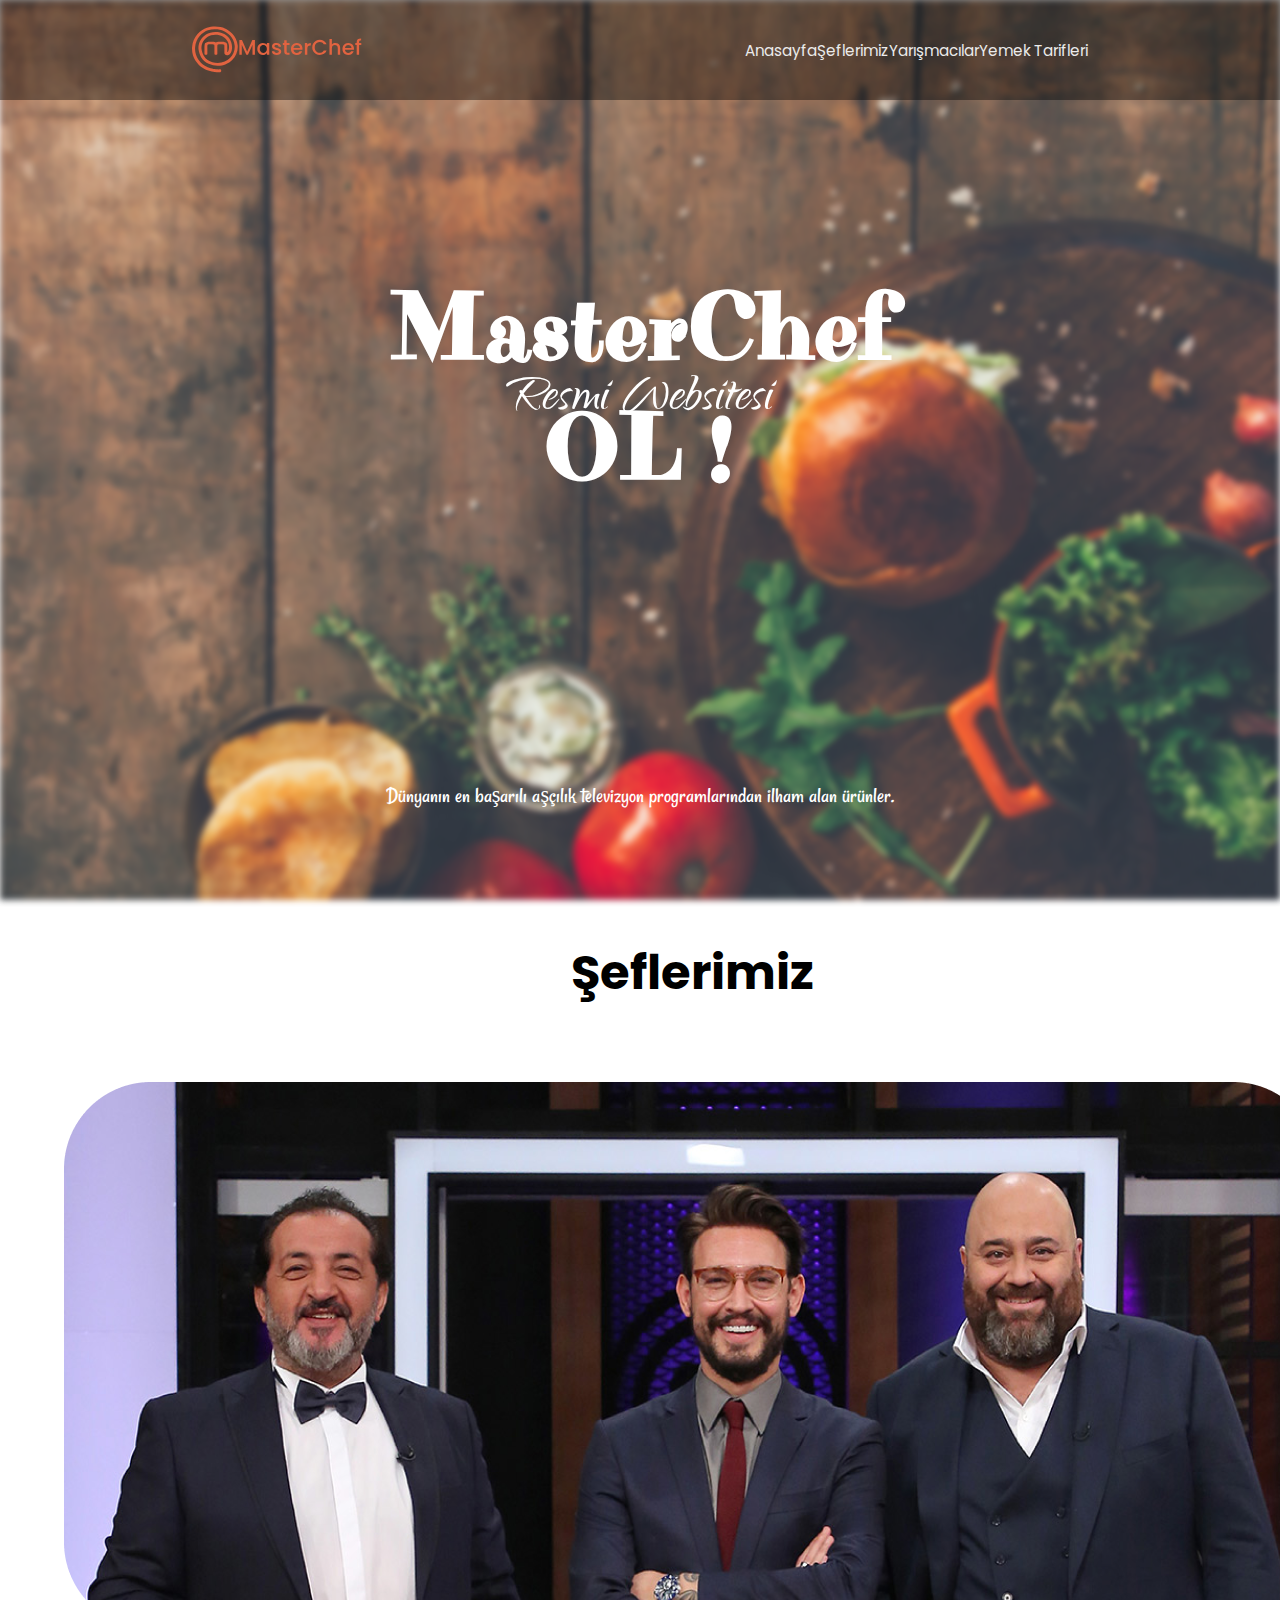
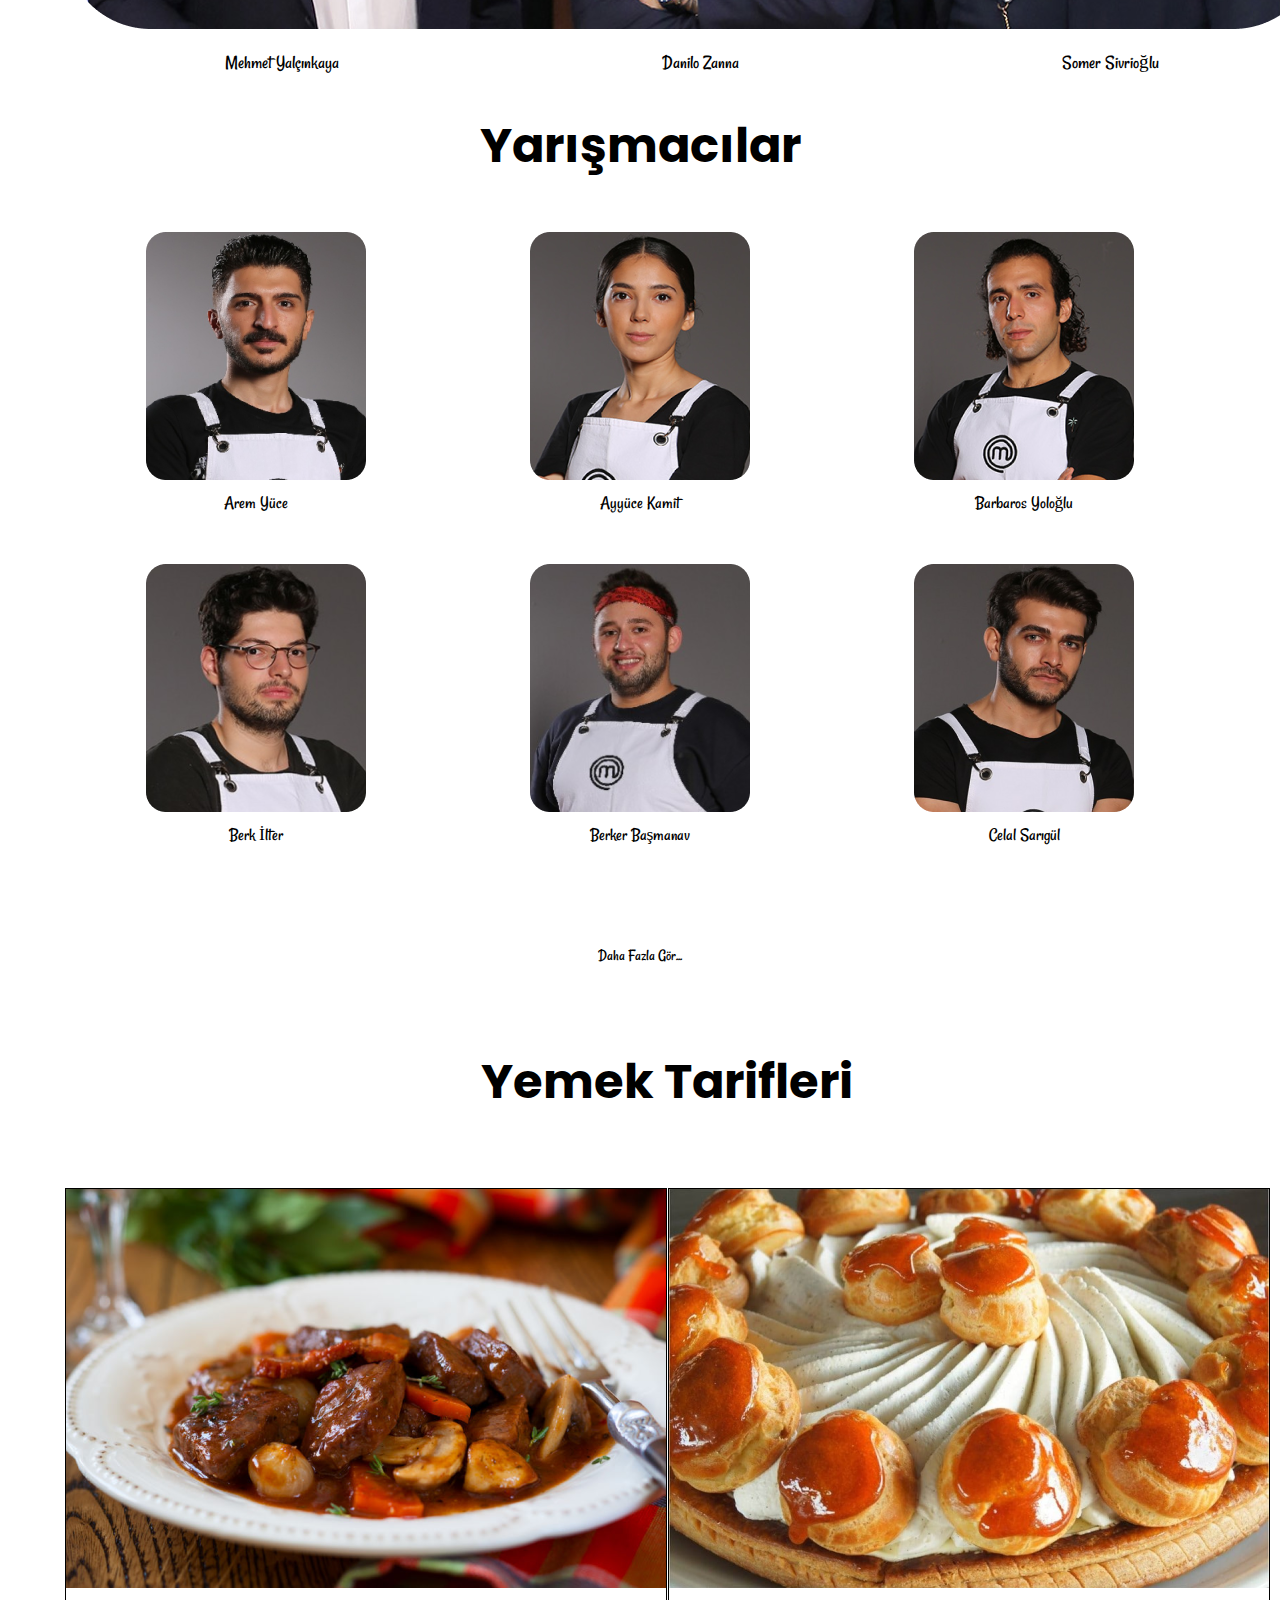
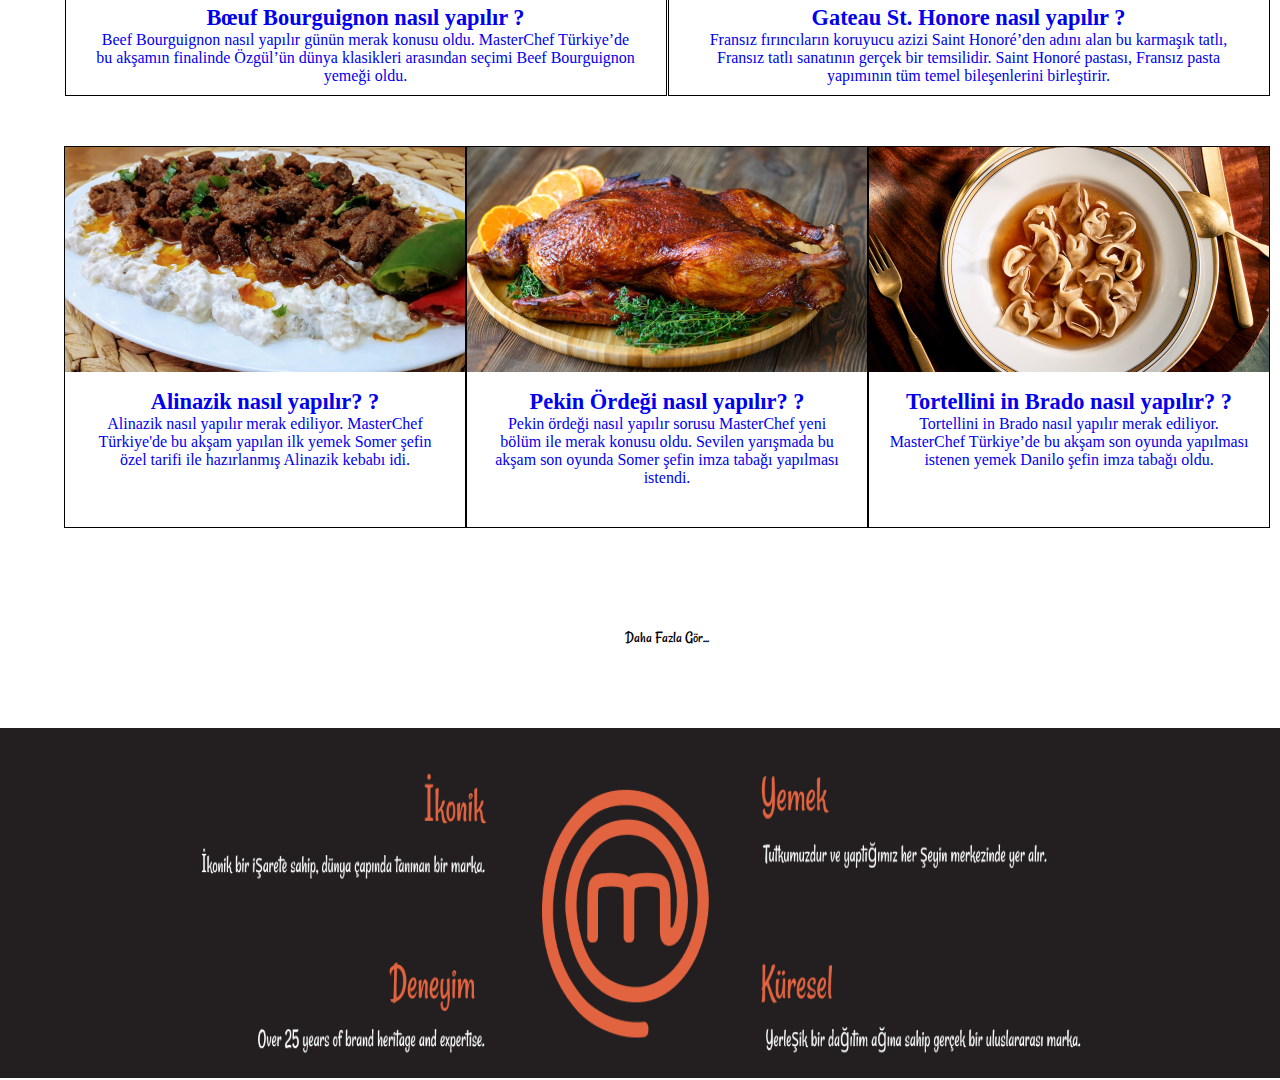
==== index.html @ 86c94988 "first codes" ====
<!DOCTYPE html>
<html lang="en">

<head>
    <meta charset="UTF-8">
    <meta name="viewport" content="width=device-width, initial-scale=1.0">

    <!-- FONT CODE-->
    <link rel="preconnect" href="https://fonts.gstatic.com">
    <link href="https://fonts.googleapis.com/css2?family=Rancho&display=swap" rel="stylesheet">
    <link rel="preconnect" href="https://fonts.gstatic.com">
    <link href="https://fonts.googleapis.com/css2?family=Qwigley&display=swap" rel="stylesheet">
    <link rel="preconnect" href="https://fonts.gstatic.com">
    <link
        href="https://fonts.googleapis.com/css2?family=Poppins:ital,wght@0,100;0,200;0,300;0,400;0,500;0,600;0,700;0,800;0,900;1,100;1,200;1,300;1,400;1,500;1,600;1,700;1,800;1,900&display=swap"
        rel="stylesheet">

    <!-- BOOTSTRAP CODE-->
    <link rel="preconnect" href="https://fonts.gstatic.com">
    <link href="https://fonts.googleapis.com/css2?family=Purple+Purse&display=swap" rel="stylesheet">
    <link href="https://cdn.jsdelivr.net/npm/bootstrap@5.0.0-beta1/dist/css/bootstrap.min.css" rel="stylesheet"
        integrity="sha384-giJF6kkoqNQ00vy+HMDP7azOuL0xtbfIcaT9wjKHr8RbDVddVHyTfAAsrekwKmP1" crossorigin="anonymous">

    <!-- CSS CODE-->
    <link rel="stylesheet" href="style/style.css">

    <title>MasterChef Türkiye</title>
</head>
<body>
    <header>
        <div class="background-img"></div>
        <nav>
            <a href="#">
                <svg width="170" height="57" viewBox="0 0 208 57" fill="none" xmlns="http://www.w3.org/2000/svg">
                    <path
                        d="M76.982 16.93V35H74.018V22.624L68.506 35H66.452L60.914 22.624V35H57.95V16.93H61.148L67.492 31.1L73.81 16.93H76.982ZM79.8897 27.772C79.8897 26.3333 80.1844 25.0593 80.7737 23.95C81.3804 22.8407 82.1951 21.9827 83.2177 21.376C84.2577 20.752 85.4017 20.44 86.6497 20.44C87.7764 20.44 88.7557 20.6653 89.5877 21.116C90.4371 21.5493 91.1131 22.0953 91.6157 22.754V20.674H94.6057V35H91.6157V32.868C91.1131 33.544 90.4284 34.1073 89.5617 34.558C88.6951 35.0087 87.7071 35.234 86.5977 35.234C85.3671 35.234 84.2404 34.922 83.2177 34.298C82.1951 33.6567 81.3804 32.7727 80.7737 31.646C80.1844 30.502 79.8897 29.2107 79.8897 27.772ZM91.6157 27.824C91.6157 26.836 91.4077 25.978 90.9917 25.25C90.5931 24.522 90.0644 23.9673 89.4057 23.586C88.7471 23.2047 88.0364 23.014 87.2737 23.014C86.5111 23.014 85.8004 23.2047 85.1417 23.586C84.4831 23.95 83.9457 24.496 83.5297 25.224C83.1311 25.9347 82.9317 26.784 82.9317 27.772C82.9317 28.76 83.1311 29.6267 83.5297 30.372C83.9457 31.1173 84.4831 31.6893 85.1417 32.088C85.8177 32.4693 86.5284 32.66 87.2737 32.66C88.0364 32.66 88.7471 32.4693 89.4057 32.088C90.0644 31.7067 90.5931 31.152 90.9917 30.424C91.4077 29.6787 91.6157 28.812 91.6157 27.824ZM103.699 35.234C102.572 35.234 101.558 35.0347 100.657 34.636C99.7728 34.22 99.0708 33.6653 98.5508 32.972C98.0308 32.2613 97.7535 31.4727 97.7188 30.606H100.787C100.839 31.2127 101.125 31.724 101.645 32.14C102.182 32.5387 102.849 32.738 103.647 32.738C104.479 32.738 105.12 32.582 105.571 32.27C106.039 31.9407 106.273 31.5247 106.273 31.022C106.273 30.4847 106.013 30.086 105.493 29.826C104.99 29.566 104.184 29.28 103.075 28.968C102 28.6733 101.125 28.3873 100.449 28.11C99.7728 27.8327 99.1835 27.408 98.6808 26.836C98.1955 26.264 97.9528 25.51 97.9528 24.574C97.9528 23.8113 98.1782 23.118 98.6288 22.494C99.0795 21.8527 99.7208 21.35 100.553 20.986C101.402 20.622 102.373 20.44 103.465 20.44C105.094 20.44 106.403 20.856 107.391 21.688C108.396 22.5027 108.933 23.6207 109.003 25.042H106.039C105.987 24.4007 105.727 23.8893 105.259 23.508C104.791 23.1267 104.158 22.936 103.361 22.936C102.581 22.936 101.983 23.0833 101.567 23.378C101.151 23.6727 100.943 24.0627 100.943 24.548C100.943 24.9293 101.081 25.25 101.359 25.51C101.636 25.77 101.974 25.978 102.373 26.134C102.771 26.2727 103.361 26.4547 104.141 26.68C105.181 26.9573 106.03 27.2433 106.689 27.538C107.365 27.8153 107.945 28.2313 108.431 28.786C108.916 29.3407 109.167 30.0773 109.185 30.996C109.185 31.8107 108.959 32.5387 108.509 33.18C108.058 33.8213 107.417 34.324 106.585 34.688C105.77 35.052 104.808 35.234 103.699 35.234ZM115.846 23.092V31.022C115.846 31.5593 115.967 31.9493 116.21 32.192C116.47 32.4173 116.903 32.53 117.51 32.53H119.33V35H116.99C115.655 35 114.632 34.688 113.922 34.064C113.211 33.44 112.856 32.426 112.856 31.022V23.092H111.166V20.674H112.856V17.112H115.846V20.674H119.33V23.092H115.846ZM135.191 27.486C135.191 28.0233 135.157 28.5087 135.087 28.942H124.141C124.228 30.086 124.653 31.0047 125.415 31.698C126.178 32.3913 127.114 32.738 128.223 32.738C129.818 32.738 130.945 32.0707 131.603 30.736H134.801C134.368 32.0533 133.579 33.1367 132.435 33.986C131.309 34.818 129.905 35.234 128.223 35.234C126.854 35.234 125.623 34.9307 124.531 34.324C123.457 33.7 122.607 32.8333 121.983 31.724C121.377 30.5973 121.073 29.2973 121.073 27.824C121.073 26.3507 121.368 25.0593 121.957 23.95C122.564 22.8233 123.405 21.9567 124.479 21.35C125.571 20.7433 126.819 20.44 128.223 20.44C129.575 20.44 130.78 20.7347 131.837 21.324C132.895 21.9133 133.718 22.7453 134.307 23.82C134.897 24.8773 135.191 26.0993 135.191 27.486ZM132.097 26.55C132.08 25.458 131.69 24.5827 130.927 23.924C130.165 23.2653 129.22 22.936 128.093 22.936C127.071 22.936 126.195 23.2653 125.467 23.924C124.739 24.5653 124.306 25.4407 124.167 26.55H132.097ZM141.072 22.754C141.506 22.026 142.078 21.4627 142.788 21.064C143.516 20.648 144.374 20.44 145.362 20.44V23.508H144.608C143.447 23.508 142.563 23.8027 141.956 24.392C141.367 24.9813 141.072 26.004 141.072 27.46V35H138.108V20.674H141.072V22.754ZM147.099 25.926C147.099 24.158 147.506 22.572 148.321 21.168C149.153 19.764 150.271 18.672 151.675 17.892C153.096 17.0947 154.647 16.696 156.329 16.696C158.253 16.696 159.96 17.1727 161.451 18.126C162.959 19.062 164.051 20.3967 164.727 22.13H161.165C160.697 21.1767 160.047 20.466 159.215 19.998C158.383 19.53 157.421 19.296 156.329 19.296C155.133 19.296 154.067 19.5647 153.131 20.102C152.195 20.6393 151.458 21.4107 150.921 22.416C150.401 23.4213 150.141 24.5913 150.141 25.926C150.141 27.2607 150.401 28.4307 150.921 29.436C151.458 30.4413 152.195 31.2213 153.131 31.776C154.067 32.3133 155.133 32.582 156.329 32.582C157.421 32.582 158.383 32.348 159.215 31.88C160.047 31.412 160.697 30.7013 161.165 29.748H164.727C164.051 31.4813 162.959 32.816 161.451 33.752C159.96 34.688 158.253 35.156 156.329 35.156C154.63 35.156 153.079 34.766 151.675 33.986C150.271 33.1887 149.153 32.088 148.321 30.684C147.506 29.28 147.099 27.694 147.099 25.926ZM175.606 20.44C176.698 20.44 177.669 20.674 178.518 21.142C179.385 21.61 180.061 22.3033 180.546 23.222C181.049 24.1407 181.3 25.25 181.3 26.55V35H178.362V26.992C178.362 25.7093 178.041 24.73 177.4 24.054C176.759 23.3607 175.883 23.014 174.774 23.014C173.665 23.014 172.781 23.3607 172.122 24.054C171.481 24.73 171.16 25.7093 171.16 26.992V35H168.196V15.76H171.16V22.338C171.663 21.7313 172.295 21.2633 173.058 20.934C173.838 20.6047 174.687 20.44 175.606 20.44ZM198.211 27.486C198.211 28.0233 198.176 28.5087 198.107 28.942H187.161C187.248 30.086 187.672 31.0047 188.435 31.698C189.198 32.3913 190.134 32.738 191.243 32.738C192.838 32.738 193.964 32.0707 194.623 30.736H197.821C197.388 32.0533 196.599 33.1367 195.455 33.986C194.328 34.818 192.924 35.234 191.243 35.234C189.874 35.234 188.643 34.9307 187.551 34.324C186.476 33.7 185.627 32.8333 185.003 31.724C184.396 30.5973 184.093 29.2973 184.093 27.824C184.093 26.3507 184.388 25.0593 184.977 23.95C185.584 22.8233 186.424 21.9567 187.499 21.35C188.591 20.7433 189.839 20.44 191.243 20.44C192.595 20.44 193.8 20.7347 194.857 21.324C195.914 21.9133 196.738 22.7453 197.327 23.82C197.916 24.8773 198.211 26.0993 198.211 27.486ZM195.117 26.55C195.1 25.458 194.71 24.5827 193.947 23.924C193.184 23.2653 192.24 22.936 191.113 22.936C190.09 22.936 189.215 23.2653 188.487 23.924C187.759 24.5653 187.326 25.4407 187.187 26.55H195.117ZM207.134 23.092H204.482V35H201.492V23.092H199.802V20.674H201.492V19.66C201.492 18.0133 201.925 16.8173 202.792 16.072C203.676 15.3093 205.054 14.928 206.926 14.928V17.398C206.024 17.398 205.392 17.5713 205.028 17.918C204.664 18.2473 204.482 18.828 204.482 19.66V20.674H207.134V23.092Z"
                        fill="#E26340" />
                    <path
                        d="M55.893 23.3034C55.2612 17.0845 52.532 12.4159 49.3876 9.10269C46.2416 5.78312 42.704 3.77577 40.3423 2.66075C38.8218 1.94453 36.9586 1.37313 34.864 0.964667C32.7738 0.560244 30.4551 0.322266 28.054 0.322266C24.8006 0.322266 21.3911 0.755689 18.2113 1.83819C14.2426 3.19804 9.96753 5.91476 6.51543 9.93175C3.07127 13.945 0.483327 19.2862 0.0637275 25.7705C0.0211813 26.4245 2.79327e-06 27.0697 2.79327e-06 27.6988C-0.00264452 33.692 1.87676 38.5472 4.30416 42.2698C6.73099 45.9983 9.68937 48.6147 11.8747 50.2777C14.3426 52.1471 17.3861 53.4883 19.8917 54.2947C26.1513 56.3103 30.2936 56.3223 32.0263 56.3223C33.5583 56.3223 34.4176 56.2142 34.4966 56.2036L34.4938 56.1852C35.1919 56.0908 35.7265 55.5352 35.7265 54.8601V54.0956C35.7265 53.3542 35.0819 52.7551 34.2875 52.7551C34.1829 52.7551 34.084 52.7656 33.9864 52.7858L33.9851 52.7802H33.9794L33.9808 52.7867L33.9794 52.7802C33.9104 52.7898 33.2333 52.8656 32.0263 52.8656C30.5139 52.8656 25.9915 52.7631 20.9785 50.9808C18.7536 50.1888 16.0821 49.0217 14.2301 47.603C12.2544 46.1006 9.61524 43.7546 7.4851 40.4793C5.35798 37.2017 3.72194 33.0176 3.71759 27.6986C3.71759 27.139 3.73669 26.5648 3.77583 25.9793C4.15232 20.2369 6.41142 15.6054 9.42312 12.0874C12.4309 8.57189 16.2228 6.19562 19.4916 5.0843C22.1563 4.17369 25.1569 3.77735 28.054 3.77981C30.1902 3.77981 32.2693 3.99265 34.1039 4.34997C35.9383 4.70483 37.5295 5.20891 38.6606 5.74515C40.7465 6.72747 43.8842 8.51952 46.5975 11.3881C49.3112 14.2653 51.6261 18.1803 52.1915 23.629C52.2508 24.2106 52.279 24.7929 52.279 25.3736C52.2834 30.3601 50.1056 35.2759 46.4296 38.9147C42.7449 42.5536 37.6316 44.9102 31.6589 44.9127C31.5486 44.9127 31.4427 44.9127 31.3367 44.9102C27.2658 44.8554 22.7629 43.8593 19.1335 41.3084C17.314 40.0302 15.6914 38.3656 14.3933 36.1799C13.0967 33.991 12.1243 31.2714 11.6662 27.8826L11.6622 27.8619L11.6592 27.8367V27.8351C11.6491 27.7673 11.578 27.2576 11.578 26.4479C11.5763 25.0429 11.7928 22.7436 12.8548 20.2634C13.9224 17.7836 15.8047 15.1189 19.2624 12.8374C21.3561 11.4357 25.0525 10.4571 28.8 10.4699C31.9894 10.4662 35.1997 11.1519 37.5879 12.5627C40.7581 14.4294 42.6517 16.7809 43.801 19.1358C44.9473 21.4851 45.3115 23.8498 45.309 25.5652C45.309 25.8556 45.299 26.1273 45.2804 26.3799C45.1634 28.051 44.8678 29.2542 44.5284 30.1035C44.4027 30.4229 44.2191 30.9382 43.9407 31.2085C43.6597 31.4793 43.2823 31.5029 43.2258 31.4213C43.1721 31.3416 43.1607 31.2247 43.1664 31.1247C43.1692 31.0183 43.1934 30.7021 43.1934 30.7021V27.2625C43.1921 25.048 43.1635 23.6946 43.0238 22.7293C42.9546 22.25 42.8531 21.8558 42.6989 21.5113C42.5475 21.1703 42.3383 20.8863 42.1023 20.6404C41.6572 20.1411 41.0394 19.7484 40.1832 19.5249C39.3223 19.2941 38.2061 19.1814 36.5579 19.1208C36.411 19.1152 35.6609 19.0893 35.3371 19.0893H35.2802H35.2532C35.0117 19.0893 34.4111 19.1071 34.2629 19.1127C32.6715 19.1628 31.5636 19.2612 30.7009 19.4539C30.0962 19.5869 29.6042 19.7829 29.1995 20.0377C28.8087 19.7901 28.334 19.5991 27.7596 19.4676C26.9306 19.2755 25.8707 19.1756 24.367 19.1206C24.2201 19.115 23.4686 19.0892 23.1445 19.0892H23.0893H23.0617C22.8201 19.0892 22.2197 19.1069 22.0705 19.1126C20.3321 19.1676 19.1675 19.2778 18.2742 19.5094C17.3853 19.7328 16.7515 20.1304 16.2899 20.6394L16.2818 20.6506C16.0596 20.8981 15.8661 21.1828 15.7211 21.5233C15.2973 22.5555 15.2478 23.9387 15.2404 27.2622V33.544V33.548V33.5544C15.2404 34.2602 15.8548 34.832 16.6146 34.832H17.4375C18.1959 34.832 18.8099 34.2602 18.8116 33.5544V33.5537V33.5438V27.2625C18.8116 25.3657 18.813 24.2519 18.8636 23.5955C18.8861 23.268 18.9243 23.0608 18.9633 22.9383C19.0038 22.8174 19.0285 22.7808 19.0849 22.7149C19.1373 22.6599 19.2051 22.6077 19.347 22.5448C19.7851 22.3432 20.9371 22.197 23.1878 22.1657C24.6416 22.1899 25.6069 22.2502 26.2116 22.3601C26.5153 22.4133 26.7241 22.4761 26.8595 22.5367C26.9962 22.5994 27.0612 22.6518 27.1189 22.7149L27.141 22.7392C27.2017 22.8046 27.2231 22.8311 27.2668 22.9466C27.3288 23.1176 27.3854 23.4941 27.4052 24.1764C27.43 24.8562 27.4313 25.8394 27.43 27.2629V33.5447C27.43 33.5528 27.4313 33.5593 27.4326 33.5656C27.4404 34.2672 28.0511 34.8327 28.8053 34.8327H29.628C30.3836 34.8327 30.9957 34.2665 31.0016 33.5656C31.0016 33.5593 31.0046 33.5528 31.0046 33.5447V27.2625C31.0046 25.3657 31.0046 24.2519 31.0555 23.5955C31.078 23.268 31.1175 23.0608 31.157 22.9383C31.1969 22.8174 31.2207 22.7808 31.276 22.7149C31.3297 22.6599 31.3974 22.6077 31.5388 22.5448C31.9769 22.3432 33.1302 22.197 35.3801 22.1657C36.8331 22.1899 37.7995 22.2502 38.4048 22.3601C38.7072 22.4133 38.9163 22.4761 39.0521 22.5367C39.1875 22.5994 39.2525 22.6518 39.3092 22.7149L39.3331 22.7392C39.3938 22.8046 39.4153 22.8311 39.459 22.9466C39.521 23.1176 39.5774 23.4941 39.5972 24.1764C39.6229 24.8562 39.6229 25.8394 39.6229 27.2629V32.0681C39.6229 32.0681 39.3176 35.5853 42.7492 35.5918C43.3428 35.5918 44.0039 35.4603 44.6893 35.1466C45.7197 34.6747 46.749 33.7698 47.5089 32.385C48.2751 30.9964 48.8095 29.1389 48.9931 26.609C49.0156 26.2807 49.03 25.934 49.03 25.5661C49.0268 23.4144 48.5919 20.6005 47.1897 17.7117C45.7935 14.8282 43.3965 11.8804 39.5761 9.6421C36.3904 7.77676 32.5378 7.0173 28.8013 7.01326C24.3963 7.02785 20.1317 8.05006 17.1138 10.0163C13.0369 12.695 10.6851 15.9795 9.4027 18.986C8.11459 21.9966 7.86291 24.7282 7.86121 26.4486C7.86121 27.4711 7.95103 28.1406 7.97882 28.318C8.4856 32.0796 9.58934 35.2369 11.1382 37.8485C13.4584 41.7713 16.7825 44.42 20.366 46.0451C23.9531 47.6765 27.7851 48.3187 31.2847 48.3686C31.4144 48.3711 31.5388 48.3711 31.6602 48.3711C38.7128 48.3744 44.8408 45.55 49.1414 41.2827C53.4478 37.0123 55.9945 31.2934 56 25.3745C55.9989 24.685 55.9637 23.9946 55.893 23.3034Z"
                        fill="#E26340" />
                </svg>
            </a>
            <ul class="nav-links">
                <li class="nav-link"><a class="nav-item" href="#">Anasayfa</a></li>
                <li class="nav-link"><a class="nav-item" href="#">Şeflerimiz</a></li>
                <li class="nav-link"><a class="nav-item" href="#">Yarışmacılar</a></li>
                <li class="nav-link"><a class="nav-item" href="#">Yemek Tarifleri</a></li>
            </ul>
        </nav>
        <h1 class="main-text">MasterChef OL !</h1>
        <p class="resmi-websitesi">Resmi Websitesi</p>
        <p class="main-explanation">Dünyanın en başarılı aşçılık televizyon programlarından ilham alan ürünler.</p>
    </header>
    <main>
        <div class="section-seflerimiz">
            <h3 class="section-tag">Şeflerimiz</h3>
            <div class="seflerimiz-content">
            <img class="image-sefler" src="./images/after/3lü 2.png" alt="">
            <ul class="chef-links">
                <li class="chef-link"><a href="#" class="chef-item">Mehmet Yalçınkaya</a></li>
                <li class="chef-link"><a href="#" class="chef-item">Danilo Zanna</a></li>
                <li class="chef-link"><a href="#" class="chef-item">Somer Sivrioğlu</a></li>
            </ul>
        </div>
    </div>
    <div class="section-yarismacilar">
        <h3 class="section-tag">Yarışmacılar</h3>
        <div class="yarismacilar-content">
            <a href="#" class="card">
                <img class="card-image" src="./images/after/aremmini.png" alt="Arem">
                <p class="card-name">Arem Yüce</p>
            </a>
            <a href="#" class="card">
                <img class="card-image" src="./images/after/ayyücmini.png" alt="Ayyüce">
                <p class="card-name">Ayyüce Kamit</p>
            </a>
            <a href="#" class="card">
                <img class="card-image" src="./images/after/barbarmini.png" alt="Barbaros">
                <p class="card-name">Barbaros Yoloğlu</p>
            </a>
            <a href="#" class="card">
                <img class="card-image" src="./images/after/berkmini.png" alt="Berk">
                <p class="card-name">Berk İlter</p>
            </a>
            <a href="#" class="card">
                <img class="card-image" src="./images/after/berkermini.png" alt="Berker">
                <p class="card-name">Berker Başmanav</p>
            </a>
            <a href="#" class="card">
                <img class="card-image" src="./images/after/celalmini.png" alt="Celal">
                <p class="card-name">Celal Sarıgül</p>
            </a>
        </div>
        <a class="daha-fazla-gor"href="#">Daha Fazla Gör...</a>
    </div>
    <div class="section-yemek-tarifleri">
        <h3 class="section-tag">Yemek Tarifleri</h3>
        <div class="yemek-tarifleri-content">
            <a href="#" class="card-up-l">
                <img src="./images/after/Bœuf Bourguignon 1.png" alt="Bœuf Bourguignon" class="card-up-image">
                <h4 class="yemek-name">Bœuf Bourguignon nasıl yapılır ?</h4>
                <p class="yemek-explanation">Beef Bourguignon nasıl yapılır günün merak konusu oldu. MasterChef Türkiye’de bu akşamın finalinde Özgül’ün dünya klasikleri arasından seçimi Beef Bourguignon yemeği oldu.</p>
            </a>
            <a href="#" class="card-up-r">
                <img src="./images/after/Gateau St 1.png" alt="Gateau St. Honore" class="card-up-image">
                <h4 class="yemek-name">Gateau St. Honore nasıl yapılır ?</h4>
                <p class="yemek-explanation">Fransız fırıncıların koruyucu azizi Saint Honoré’den adını alan bu karmaşık tatlı, Fransız tatlı sanatının gerçek bir temsilidir. Saint Honoré pastası, Fransız pasta yapımının tüm temel bileşenlerini birleştirir.</p>
            </a>
            <a href="#" class="card-down">
                <img src="./images/after/Alinazik 1.png" alt="Alinazik" class="card-down-image">
                <h5 class="yemek-name">Alinazik nasıl yapılır? ?</h5>
                <p class="yemek-explanation">Alinazik nasıl yapılır merak ediliyor. MasterChef Türkiye'de bu akşam yapılan ilk yemek Somer şefin özel tarifi ile hazırlanmış Alinazik kebabı idi. </p>
            </a>
            <a href="#" class="card-down">
                <img src="./images/after/pekinördeği 1.png" alt="Pekin Ördeği" class="card-down-image">
                <h5 class="yemek-name">Pekin Ördeği nasıl yapılır? ?</h5>
                <p class="yemek-explanation">Pekin ördeği nasıl yapılır sorusu MasterChef yeni bölüm ile merak konusu oldu. Sevilen yarışmada bu akşam son oyunda Somer şefin imza tabağı yapılması istendi. </p>
            </a>
            <a href="#" class="card-down">
                <img src="./images/after/Tortellini 1.png" alt="Tortellini in Brado" class="card-down-image">
                <h5 class="yemek-name">Tortellini in Brado nasıl yapılır? ?</h5>
                <p class="yemek-explanation">Tortellini in Brado nasıl yapılır merak ediliyor. MasterChef Türkiye’de bu akşam son oyunda yapılması istenen yemek Danilo şefin imza tabağı oldu.</p>
            </a>
            
            
        </div>
        <a class="daha-fazla-gor"href="#">Daha Fazla Gör...</a>
    </div>
    <div class="section-master">
        <img src="./images/after/Group 5.png" alt="">
    </div>
    </main>

</body>
</html>
---- style/style.css ----
*, ::after, ::before {
  margin: 0;
  padding: 0;
  -webkit-box-sizing: border-box;
          box-sizing: border-box;
}

body {
  margin: 0;
  padding: 0;
  -webkit-box-sizing: border-box;
          box-sizing: border-box;
  font-size: 10px;
}

a {
  text-decoration: none;
  -webkit-text-decoration-style: none;
          text-decoration-style: none;
}

ul {
  margin: 0px;
  list-style: none;
}

li {
  list-style: none;
}

header {
  height: 100vh;
  width: 100%;
  z-index: 1;
  position: relative;
}

nav {
  height: 100px;
  display: -webkit-box;
  display: -ms-flexbox;
  display: flex;
  -ms-flex-pack: distribute;
      justify-content: space-around;
  -webkit-box-align: center;
      -ms-flex-align: center;
          align-items: center;
  background-color: rgba(0, 0, 0, 0.4);
}

.nav-links {
  display: -webkit-box;
  display: -ms-flexbox;
  display: flex;
  -ms-flex-pack: distribute;
      justify-content: space-around;
  -webkit-box-align: center;
      -ms-flex-align: center;
          align-items: center;
}

.nav-links .nav-item {
  color: #EBEBEB;
  font-size: .95rem;
  font-weight: 400;
  font-family: 'Poppins', sans-serif;
}

.main-text {
  position: absolute;
  font-size: 6rem;
  top: 30%;
  left: 50%;
  -webkit-transform: translateX(-50%);
          transform: translateX(-50%);
  text-align: center;
  color: white;
  font-family: 'Purple Purse', cursive;
}

.resmi-websitesi {
  font-family: 'Qwigley', cursive;
  font-size: 4rem;
  color: white;
  position: absolute;
  top: 40%;
  left: 50%;
  -webkit-transform: translateX(-50%);
          transform: translateX(-50%);
}

.main-explanation {
  position: absolute;
  bottom: 10%;
  left: 50%;
  -webkit-transform: translateX(-50%);
          transform: translateX(-50%);
  font-family: 'Rancho', cursive;
  color: white;
  font-size: 1.4rem;
}

.background-img {
  height: 100%;
  width: 100%;
  position: absolute;
  left: 0;
  top: 0;
  background-image: url(../images/mainPage.jpg);
  z-index: -1;
  background-position: center;
  background-repeat: no-repeat;
  background-size: cover;
  background-color: rgba(0, 0, 0, 0.4);
  -webkit-filter: blur(3px);
          filter: blur(3px);
  opacity: 0.9;
}

.section-seflerimiz {
  height: 90vh;
  display: -ms-grid;
  display: grid;
  -ms-grid-columns: 5% 1fr 5%;
      grid-template-columns: 5% 1fr 5%;
}

.seflerimiz-content {
  -ms-flex-item-align: center;
      -ms-grid-row-align: center;
      align-self: center;
  text-align: center;
  -ms-grid-column: 2;
  -ms-grid-column-span: 1;
  grid-column: 2/3;
}

.section-tag {
  -ms-flex-item-align: center;
      -ms-grid-row-align: center;
      align-self: center;
  text-align: center;
  -ms-grid-column: 2;
  -ms-grid-column-span: 1;
  grid-column: 2/3;
  font-size: 3rem;
  font-family: 'Poppins', sans-serif;
}

.chef-links {
  padding-top: 20px;
  display: -webkit-box;
  display: -ms-flexbox;
  display: flex;
  -ms-flex-pack: distribute;
      justify-content: space-around;
  -webkit-box-align: center;
      -ms-flex-align: center;
          align-items: center;
}

.chef-item {
  font-size: 1.2rem;
  color: black;
  font-family: 'Rancho', cursive;
}

.chef-item:hover {
  text-decoration: underline;
  color: #E26340;
}

.section-yarismacilar {
  height: 100%;
  display: -ms-grid;
  display: grid;
  -ms-grid-columns: 5% 1fr 5%;
      grid-template-columns: 5% 1fr 5%;
}

.section-yarismacilar .yarismacilar-content {
  padding-top: 50px;
  -ms-grid-column: 2;
  -ms-grid-column-span: 1;
  grid-column: 2/3;
  display: -ms-grid;
  display: grid;
  -ms-grid-columns: auto auto auto;
      grid-template-columns: auto auto auto;
  -ms-grid-rows: auto auto 50px;
      grid-template-rows: auto auto 50px;
  row-gap: 50px;
}

.section-yarismacilar .yarismacilar-content .card {
  border: none;
  -ms-grid-column-align: center;
      justify-self: center;
  -ms-flex-item-align: center;
      -ms-grid-row-align: center;
      align-self: center;
  -ms-flex-line-pack: center;
      align-content: center;
  width: 220px;
}

.section-yarismacilar .yarismacilar-content .card .card-name {
  margin-top: 10px;
  text-align: center;
  font-size: 1.1rem;
  color: black;
  font-family: 'Rancho', cursive;
}

.daha-fazla-gor {
  height: 100px;
  font-size: 1rem;
  color: black;
  font-family: 'Rancho', cursive;
  -ms-grid-column: 2;
  -ms-grid-column-span: 1;
  grid-column: 2/3;
  text-align: center;
  padding: auto;
}

.daha-fazla-gor:hover {
  text-decoration: underline;
}

.section-yemek-tarifleri {
  height: 100%;
  display: -ms-grid;
  display: grid;
  -ms-grid-columns: 5% 1fr 5%;
      grid-template-columns: 5% 1fr 5%;
}

.section-yemek-tarifleri .yemek-tarifleri-content {
  padding-top: 70px;
  -ms-grid-column: 2;
  -ms-grid-column-span: 1;
  grid-column: 2/3;
  display: -ms-grid;
  display: grid;
  -ms-grid-columns: 1fr 1fr 1fr 1fr 1fr 1fr;
      grid-template-columns: 1fr 1fr 1fr 1fr 1fr 1fr;
  -ms-grid-rows: auto auto 50px;
      grid-template-rows: auto auto 50px;
  text-align: center;
  row-gap: 50px;
}

.section-yemek-tarifleri .yemek-tarifleri-content .card-up-l {
  padding-bottom: 10px;
  border: black 1px solid;
  width: -webkit-min-content;
  width: -moz-min-content;
  width: min-content;
  -ms-grid-column-align: center;
      justify-self: center;
  -ms-flex-item-align: center;
      -ms-grid-row-align: center;
      align-self: center;
  -ms-grid-column: 1;
  -ms-grid-column-span: 3;
  grid-column: 1/4;
}

.section-yemek-tarifleri .yemek-tarifleri-content .card-up-r {
  padding-bottom: 10px;
  border: black 1px solid;
  width: -webkit-min-content;
  width: -moz-min-content;
  width: min-content;
  -ms-grid-column-align: center;
      justify-self: center;
  -ms-flex-item-align: center;
      -ms-grid-row-align: center;
      align-self: center;
  -ms-grid-column: 4;
  -ms-grid-column-span: 3;
  grid-column: 4/7;
}

.section-yemek-tarifleri .yemek-tarifleri-content .yemek-name {
  padding-top: 15px;
  font-size: 1.4rem;
}

.section-yemek-tarifleri .yemek-tarifleri-content .yemek-explanation {
  text-align: center;
  font-size: 1rem;
  max-width: 90%;
  margin: auto;
}

.section-yemek-tarifleri .yemek-tarifleri-content .card-down {
  -ms-grid-column-align: center;
      justify-self: center;
  -ms-flex-item-align: start;
      align-self: flex-start;
  padding-bottom: 10px;
  border: black 1px solid;
  height: 382px;
  width: -webkit-min-content;
  width: -moz-min-content;
  width: min-content;
  grid-column: span 2;
}

.section-master img {
  height: 350px;
  width: 100%;
}
/*# sourceMappingURL=style.css.map */
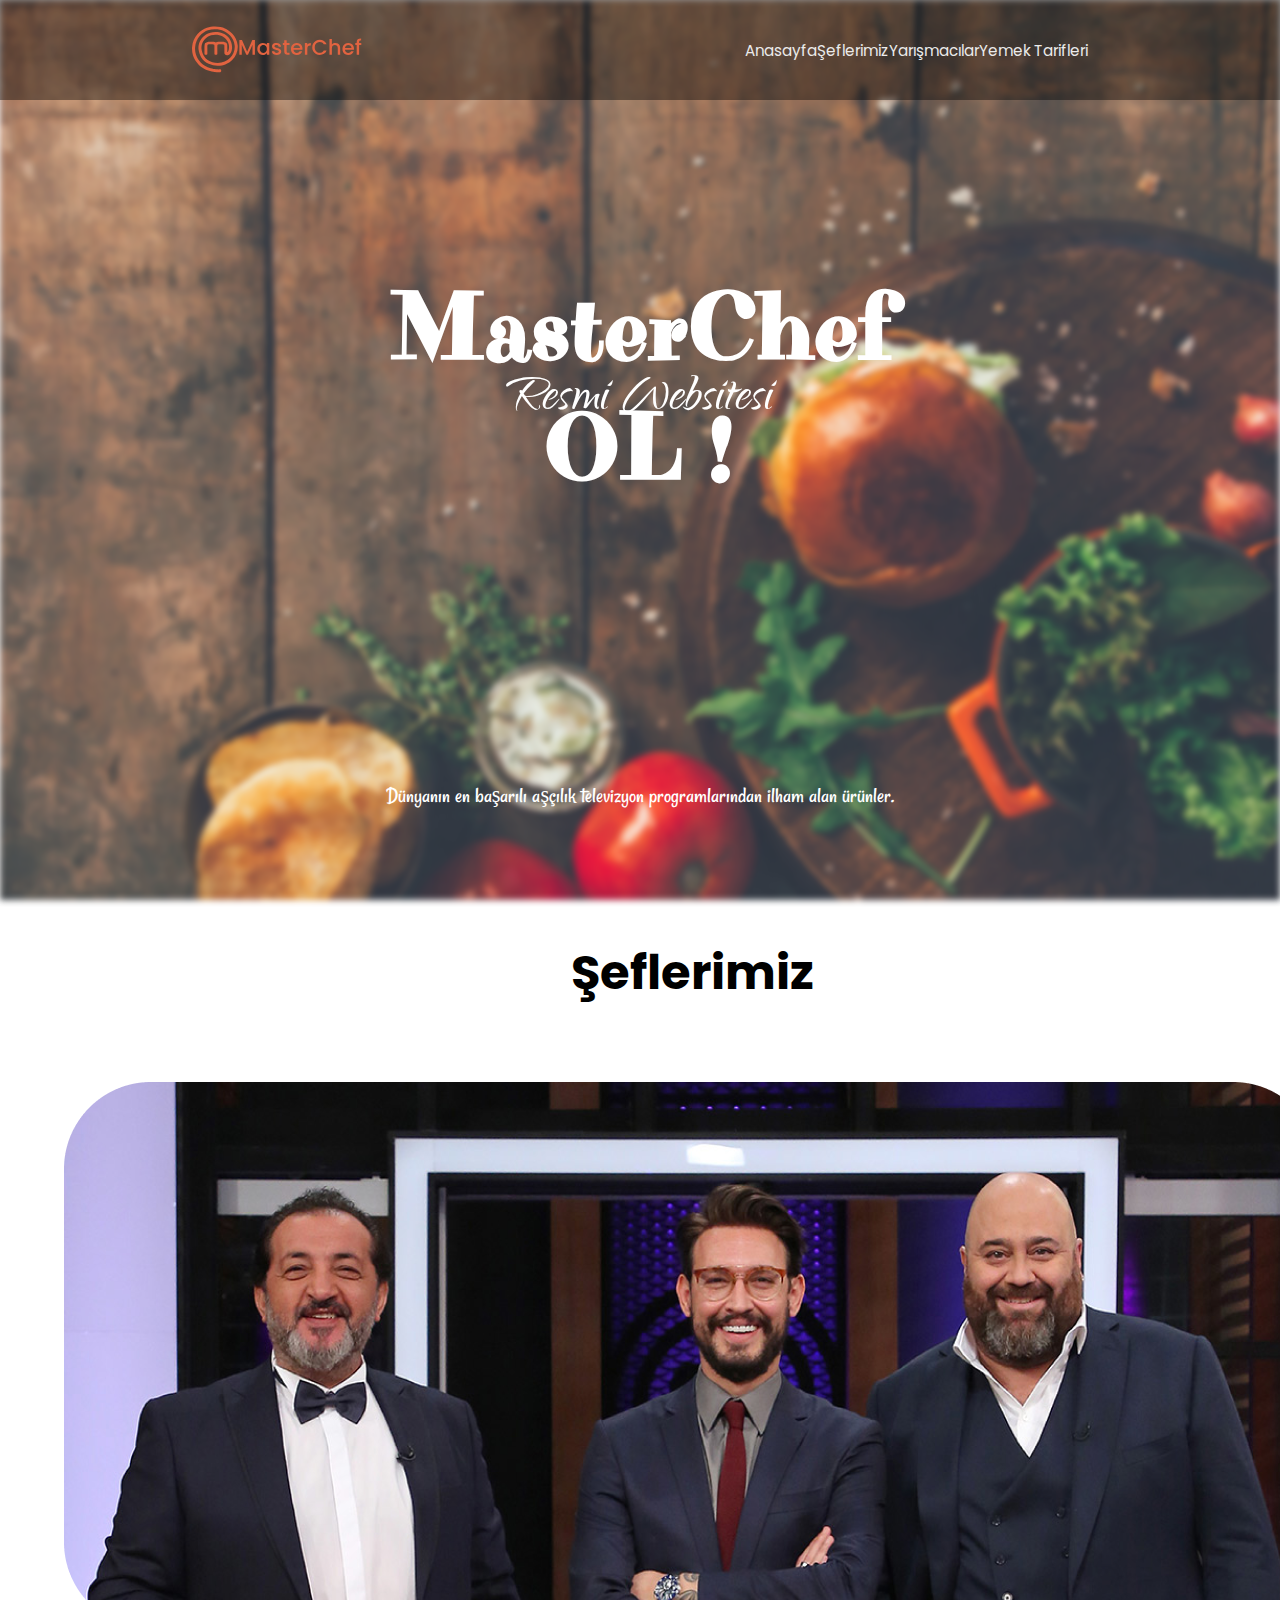
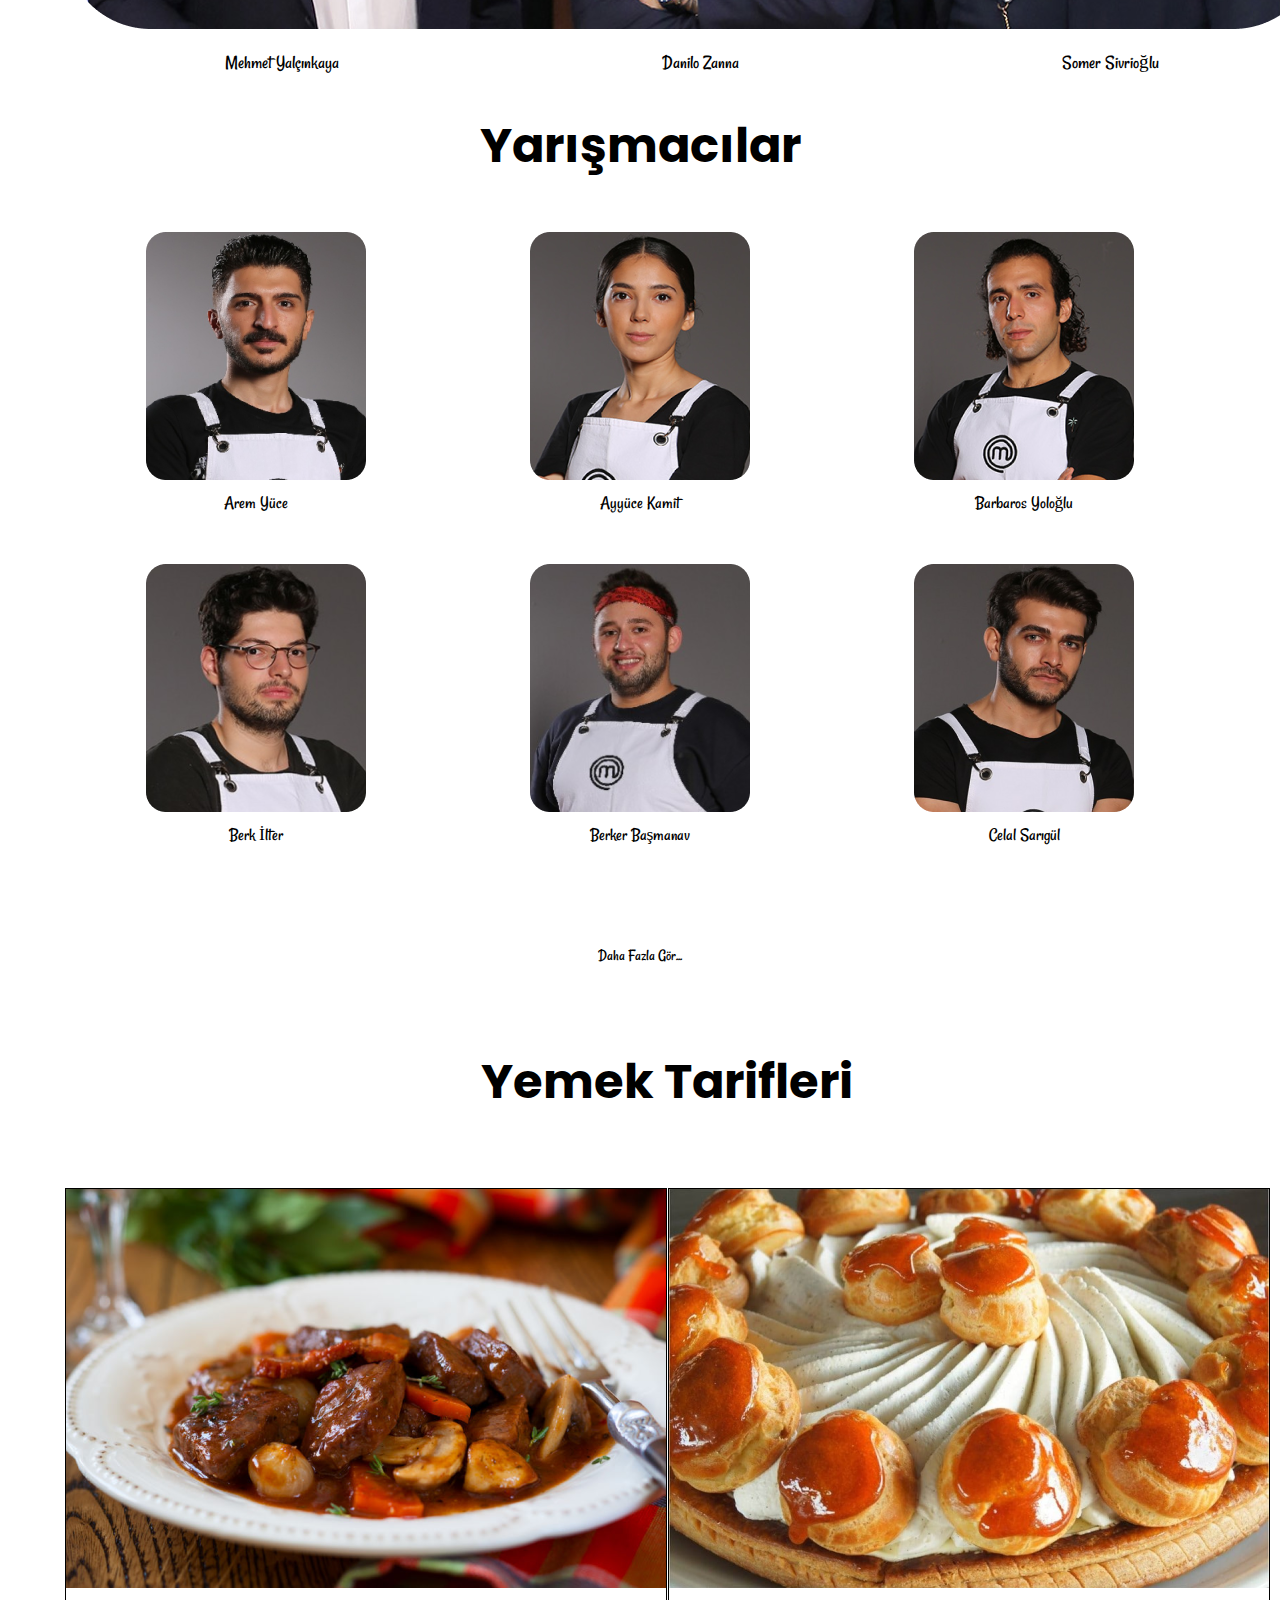
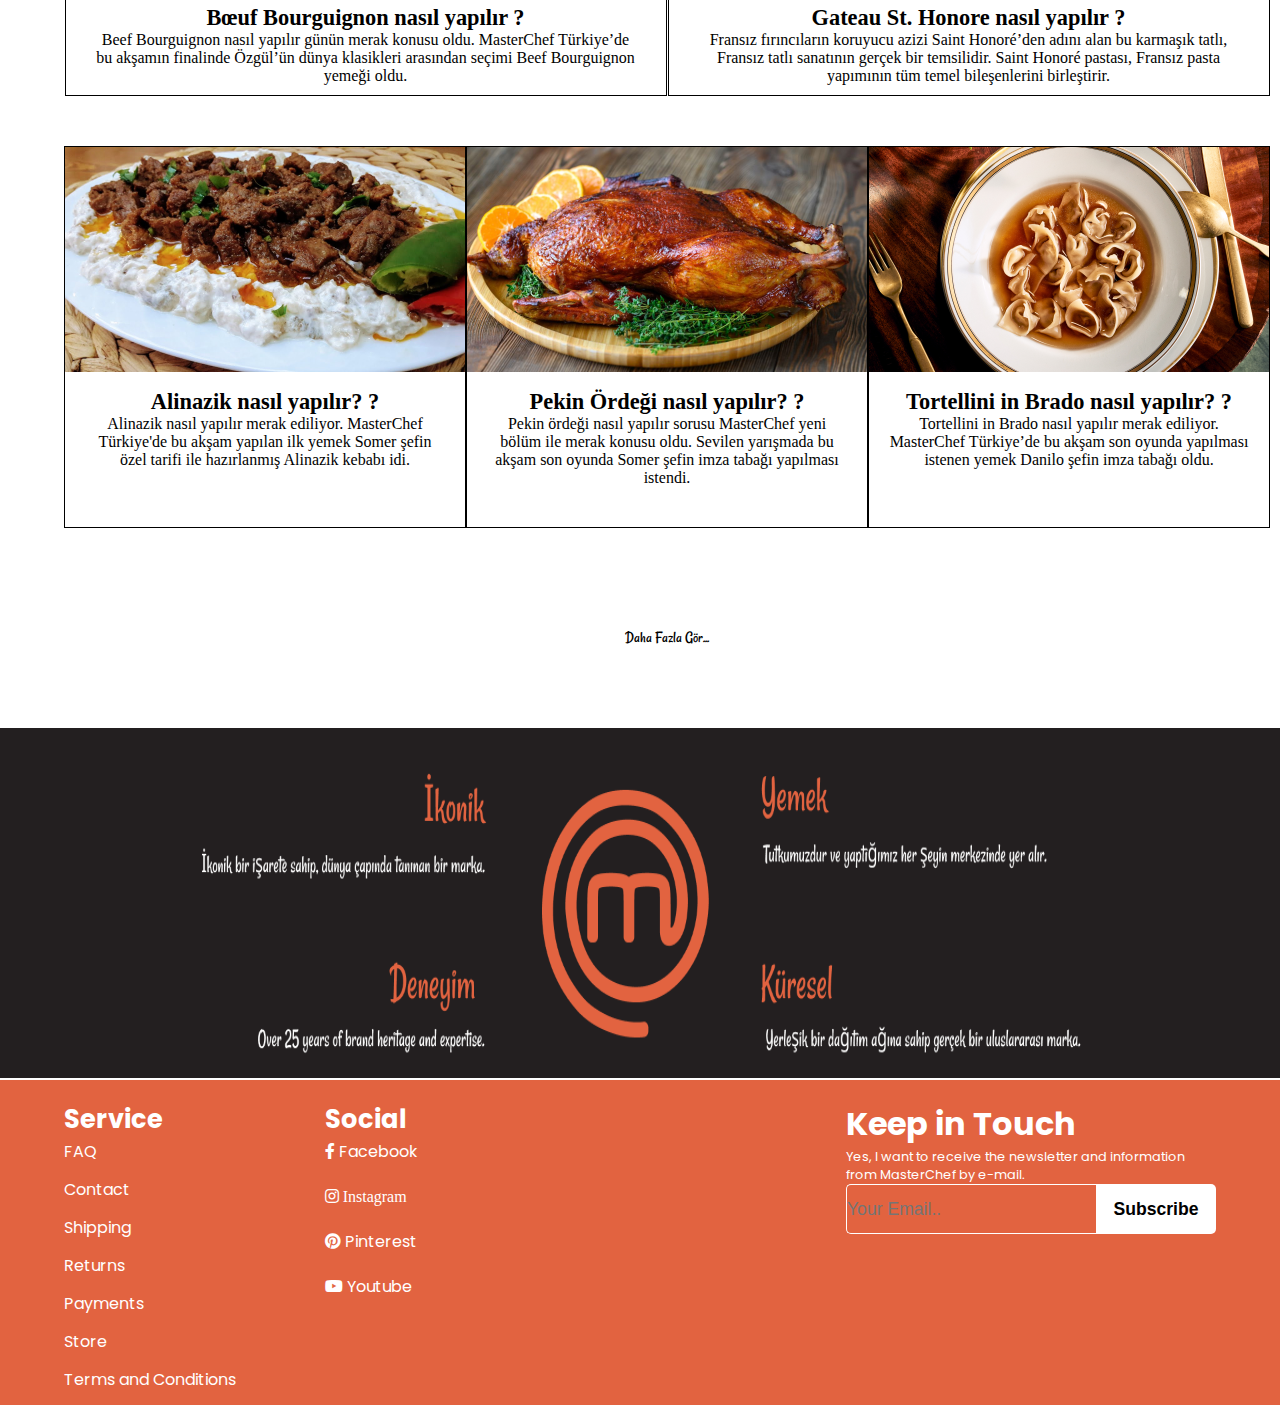
==== commit 96a8bb3f: "footer eklendi" ====
--- a/index.html
+++ b/index.html
@@ -4,6 +4,9 @@
 <head>
     <meta charset="UTF-8">
     <meta name="viewport" content="width=device-width, initial-scale=1.0">
+
+    <!-- FONTAWESOME-->
+    <link rel="stylesheet" href="https://cdnjs.cloudflare.com/ajax/libs/font-awesome/5.15.1/css/all.min.css">
 
     <!-- FONT CODE-->
     <link rel="preconnect" href="https://fonts.gstatic.com">
@@ -26,6 +29,7 @@
 
     <title>MasterChef Türkiye</title>
 </head>
+
 <body>
     <header>
         <div class="background-img"></div>
@@ -55,81 +59,127 @@
         <div class="section-seflerimiz">
             <h3 class="section-tag">Şeflerimiz</h3>
             <div class="seflerimiz-content">
-            <img class="image-sefler" src="./images/after/3lü 2.png" alt="">
-            <ul class="chef-links">
-                <li class="chef-link"><a href="#" class="chef-item">Mehmet Yalçınkaya</a></li>
-                <li class="chef-link"><a href="#" class="chef-item">Danilo Zanna</a></li>
-                <li class="chef-link"><a href="#" class="chef-item">Somer Sivrioğlu</a></li>
-            </ul>
+                <img class="image-sefler" src="./images/after/3lü 2.png" alt="">
+                <ul class="chef-links">
+                    <li class="chef-link"><a href="#" class="chef-item">Mehmet Yalçınkaya</a></li>
+                    <li class="chef-link"><a href="#" class="chef-item">Danilo Zanna</a></li>
+                    <li class="chef-link"><a href="#" class="chef-item">Somer Sivrioğlu</a></li>
+                </ul>
+            </div>
         </div>
-    </div>
-    <div class="section-yarismacilar">
-        <h3 class="section-tag">Yarışmacılar</h3>
-        <div class="yarismacilar-content">
-            <a href="#" class="card">
-                <img class="card-image" src="./images/after/aremmini.png" alt="Arem">
-                <p class="card-name">Arem Yüce</p>
-            </a>
-            <a href="#" class="card">
-                <img class="card-image" src="./images/after/ayyücmini.png" alt="Ayyüce">
-                <p class="card-name">Ayyüce Kamit</p>
-            </a>
-            <a href="#" class="card">
-                <img class="card-image" src="./images/after/barbarmini.png" alt="Barbaros">
-                <p class="card-name">Barbaros Yoloğlu</p>
-            </a>
-            <a href="#" class="card">
-                <img class="card-image" src="./images/after/berkmini.png" alt="Berk">
-                <p class="card-name">Berk İlter</p>
-            </a>
-            <a href="#" class="card">
-                <img class="card-image" src="./images/after/berkermini.png" alt="Berker">
-                <p class="card-name">Berker Başmanav</p>
-            </a>
-            <a href="#" class="card">
-                <img class="card-image" src="./images/after/celalmini.png" alt="Celal">
-                <p class="card-name">Celal Sarıgül</p>
-            </a>
+        <div class="section-yarismacilar">
+            <h3 class="section-tag">Yarışmacılar</h3>
+            <div class="yarismacilar-content">
+                <a href="#" class="card">
+                    <img class="card-image" src="./images/after/aremmini.png" alt="Arem">
+                    <p class="card-name">Arem Yüce</p>
+                </a>
+                <a href="#" class="card">
+                    <img class="card-image" src="./images/after/ayyücmini.png" alt="Ayyüce">
+                    <p class="card-name">Ayyüce Kamit</p>
+                </a>
+                <a href="#" class="card">
+                    <img class="card-image" src="./images/after/barbarmini.png" alt="Barbaros">
+                    <p class="card-name">Barbaros Yoloğlu</p>
+                </a>
+                <a href="#" class="card">
+                    <img class="card-image" src="./images/after/berkmini.png" alt="Berk">
+                    <p class="card-name">Berk İlter</p>
+                </a>
+                <a href="#" class="card">
+                    <img class="card-image" src="./images/after/berkermini.png" alt="Berker">
+                    <p class="card-name">Berker Başmanav</p>
+                </a>
+                <a href="#" class="card">
+                    <img class="card-image" src="./images/after/celalmini.png" alt="Celal">
+                    <p class="card-name">Celal Sarıgül</p>
+                </a>
+            </div>
+            <a class="daha-fazla-gor" href="#">Daha Fazla Gör...</a>
         </div>
-        <a class="daha-fazla-gor"href="#">Daha Fazla Gör...</a>
-    </div>
-    <div class="section-yemek-tarifleri">
-        <h3 class="section-tag">Yemek Tarifleri</h3>
-        <div class="yemek-tarifleri-content">
-            <a href="#" class="card-up-l">
-                <img src="./images/after/Bœuf Bourguignon 1.png" alt="Bœuf Bourguignon" class="card-up-image">
-                <h4 class="yemek-name">Bœuf Bourguignon nasıl yapılır ?</h4>
-                <p class="yemek-explanation">Beef Bourguignon nasıl yapılır günün merak konusu oldu. MasterChef Türkiye’de bu akşamın finalinde Özgül’ün dünya klasikleri arasından seçimi Beef Bourguignon yemeği oldu.</p>
-            </a>
-            <a href="#" class="card-up-r">
-                <img src="./images/after/Gateau St 1.png" alt="Gateau St. Honore" class="card-up-image">
-                <h4 class="yemek-name">Gateau St. Honore nasıl yapılır ?</h4>
-                <p class="yemek-explanation">Fransız fırıncıların koruyucu azizi Saint Honoré’den adını alan bu karmaşık tatlı, Fransız tatlı sanatının gerçek bir temsilidir. Saint Honoré pastası, Fransız pasta yapımının tüm temel bileşenlerini birleştirir.</p>
-            </a>
-            <a href="#" class="card-down">
-                <img src="./images/after/Alinazik 1.png" alt="Alinazik" class="card-down-image">
-                <h5 class="yemek-name">Alinazik nasıl yapılır? ?</h5>
-                <p class="yemek-explanation">Alinazik nasıl yapılır merak ediliyor. MasterChef Türkiye'de bu akşam yapılan ilk yemek Somer şefin özel tarifi ile hazırlanmış Alinazik kebabı idi. </p>
-            </a>
-            <a href="#" class="card-down">
-                <img src="./images/after/pekinördeği 1.png" alt="Pekin Ördeği" class="card-down-image">
-                <h5 class="yemek-name">Pekin Ördeği nasıl yapılır? ?</h5>
-                <p class="yemek-explanation">Pekin ördeği nasıl yapılır sorusu MasterChef yeni bölüm ile merak konusu oldu. Sevilen yarışmada bu akşam son oyunda Somer şefin imza tabağı yapılması istendi. </p>
-            </a>
-            <a href="#" class="card-down">
-                <img src="./images/after/Tortellini 1.png" alt="Tortellini in Brado" class="card-down-image">
-                <h5 class="yemek-name">Tortellini in Brado nasıl yapılır? ?</h5>
-                <p class="yemek-explanation">Tortellini in Brado nasıl yapılır merak ediliyor. MasterChef Türkiye’de bu akşam son oyunda yapılması istenen yemek Danilo şefin imza tabağı oldu.</p>
-            </a>
-            
-            
+        <div class="section-yemek-tarifleri">
+            <h3 class="section-tag">Yemek Tarifleri</h3>
+            <div class="yemek-tarifleri-content">
+                <a href="#" class="card-up-l">
+                    <div class="card-image-up">
+                        <img src="./images/after/Bœuf Bourguignon 1.png" alt="Bœuf Bourguignon" class="card-up-image">
+                    </div>
+                    <h4 class="yemek-name">Bœuf Bourguignon nasıl yapılır ?</h4>
+                    <p class="yemek-explanation">Beef Bourguignon nasıl yapılır günün merak konusu oldu. MasterChef
+                        Türkiye’de bu akşamın finalinde Özgül’ün dünya klasikleri arasından seçimi Beef Bourguignon
+                        yemeği oldu.</p>
+                </a>
+                <a href="#" class="card-up-r">
+                    <div class="card-image-up">
+                        <img src="./images/after/Gateau St 1.png" alt="Gateau St. Honore" class="card-up-image">
+                    </div>
+                    <h4 class="yemek-name">Gateau St. Honore nasıl yapılır ?</h4>
+                    <p class="yemek-explanation">Fransız fırıncıların koruyucu azizi Saint Honoré’den adını alan bu
+                        karmaşık tatlı, Fransız tatlı sanatının gerçek bir temsilidir. Saint Honoré pastası, Fransız
+                        pasta yapımının tüm temel bileşenlerini birleştirir.</p>
+                </a>
+                <a href="#" class="card-down">
+                    <div class="card-image-down">
+                        <img src="./images/after/Alinazik 1.png" alt="Alinazik" class="card-down-image">
+                    </div>
+                    <h5 class="yemek-name">Alinazik nasıl yapılır? ?</h5>
+                    <p class="yemek-explanation">Alinazik nasıl yapılır merak ediliyor. MasterChef Türkiye'de bu akşam
+                        yapılan ilk yemek Somer şefin özel tarifi ile hazırlanmış Alinazik kebabı idi. </p>
+                </a>
+                <a href="#" class="card-down">
+                    <div class="card-image-down">
+                        <img src="./images/after/pekinördeği 1.png" alt="Pekin Ördeği" class="card-down-image">
+                    </div>
+                    <h5 class="yemek-name">Pekin Ördeği nasıl yapılır? ?</h5>
+                    <p class="yemek-explanation">Pekin ördeği nasıl yapılır sorusu MasterChef yeni bölüm ile merak
+                        konusu oldu. Sevilen yarışmada bu akşam son oyunda Somer şefin imza tabağı yapılması istendi.
+                    </p>
+                </a>
+                <a href="#" class="card-down">
+                    <div class="card-image-down">
+                        <img src="./images/after/Tortellini 1.png" alt="Tortellini in Brado" class="card-down-image">
+                    </div>
+                    <h5 class="yemek-name">Tortellini in Brado nasıl yapılır? ?</h5>
+                    <p class="yemek-explanation">Tortellini in Brado nasıl yapılır merak ediliyor. MasterChef Türkiye’de
+                        bu akşam son oyunda yapılması istenen yemek Danilo şefin imza tabağı oldu.</p>
+                </a>
+
+
+            </div>
+            <a class="daha-fazla-gor" href="#">Daha Fazla Gör...</a>
         </div>
-        <a class="daha-fazla-gor"href="#">Daha Fazla Gör...</a>
-    </div>
-    <div class="section-master">
-        <img src="./images/after/Group 5.png" alt="">
-    </div>
+        <div class="section-master">
+            <img src="./images/after/Group 5.png" alt="">
+        </div>
+        <div class="section-footer">
+            <div class="service">
+                <p class="service-active">Service</p>
+                <a href="#" class="service-link service-link-active">FAQ</a>
+                <a href="#" class="service-link service-link-active">Contact</a>
+                <a href="#" class="service-link service-link-active">Shipping</a>
+                <a href="#" class="service-link service-link-active">Returns</a>
+                <a href="#" class="service-link service-link-active">Payments</a>
+                <a href="#" class="service-link service-link-active">Store</a>
+                <a href="#" class="service-link service-link-active">Terms and Conditions</a>
+            </div>
+            <div class="social-media">
+                <p class="service-active">Social</p>
+                <a href="#"><i class="fab fa-facebook-f"></i> Facebook</a>
+                <a href="#"><i class="fab fa-instagram"> Instagram</i></a>
+                <a href="#"><i class="fab fa-pinterest"></i> Pinterest</a>
+                <a href="#"><i class="fab fa-youtube"></i> Youtube</a>
+            </div>
+            <div class="subscribe">
+                <p class="keep-in-touch">Keep in Touch</p>
+                <p class="keep-ex">Yes, I want to receive the newsletter and information from MasterChef by e-mail.</p>
+                <form class="footer-form"action="">
+                     <input class="input-footer" type="text" id="fname" name="firstname" placeholder="Your Email..">
+                     <button class="label-footer">Subscribe</button>
+                </form>
+            </div>
+        </div>
     </main>
 
 </body>
+
 </html>--- a/style/style.css
+++ b/style/style.css
@@ -252,6 +252,7 @@
 }
 
 .section-yemek-tarifleri .yemek-tarifleri-content .card-up-l {
+  color: black;
   padding-bottom: 10px;
   border: black 1px solid;
   width: -webkit-min-content;
@@ -265,6 +266,28 @@
   -ms-grid-column: 1;
   -ms-grid-column-span: 3;
   grid-column: 1/4;
+  overflow: hidden;
+}
+
+.section-yemek-tarifleri .yemek-tarifleri-content .card-up-l img {
+  -webkit-transition: -webkit-transform .5s ease-in-out;
+  transition: -webkit-transform .5s ease-in-out;
+  transition: transform .5s ease-in-out;
+  transition: transform .5s ease-in-out, -webkit-transform .5s ease-in-out;
+}
+
+.section-yemek-tarifleri .yemek-tarifleri-content .card-up-l h4, .section-yemek-tarifleri .yemek-tarifleri-content .card-up-l p {
+  color: black;
+}
+
+.section-yemek-tarifleri .yemek-tarifleri-content .card-up-l:hover img {
+  background-size: inherit;
+  -webkit-transform: scale(1.7) rotate(25deg);
+          transform: scale(1.7) rotate(25deg);
+}
+
+.section-yemek-tarifleri .yemek-tarifleri-content .card-image-up {
+  overflow: hidden;
 }
 
 .section-yemek-tarifleri .yemek-tarifleri-content .card-up-r {
@@ -281,6 +304,24 @@
   -ms-grid-column: 4;
   -ms-grid-column-span: 3;
   grid-column: 4/7;
+  overflow: hidden;
+}
+
+.section-yemek-tarifleri .yemek-tarifleri-content .card-up-r img {
+  -webkit-transition: -webkit-transform .5s ease-in-out;
+  transition: -webkit-transform .5s ease-in-out;
+  transition: transform .5s ease-in-out;
+  transition: transform .5s ease-in-out, -webkit-transform .5s ease-in-out;
+}
+
+.section-yemek-tarifleri .yemek-tarifleri-content .card-up-r h4, .section-yemek-tarifleri .yemek-tarifleri-content .card-up-r p {
+  color: black;
+}
+
+.section-yemek-tarifleri .yemek-tarifleri-content .card-up-r:hover img {
+  background-size: inherit;
+  -webkit-transform: scale(1.7) rotate(25deg);
+          transform: scale(1.7) rotate(25deg);
 }
 
 .section-yemek-tarifleri .yemek-tarifleri-content .yemek-name {
@@ -309,8 +350,166 @@
   grid-column: span 2;
 }
 
+.section-yemek-tarifleri .yemek-tarifleri-content .card-down img {
+  -webkit-transition: -webkit-transform .5s ease-in-out;
+  transition: -webkit-transform .5s ease-in-out;
+  transition: transform .5s ease-in-out;
+  transition: transform .5s ease-in-out, -webkit-transform .5s ease-in-out;
+}
+
+.section-yemek-tarifleri .yemek-tarifleri-content .card-down h5, .section-yemek-tarifleri .yemek-tarifleri-content .card-down p {
+  color: black;
+}
+
+.section-yemek-tarifleri .yemek-tarifleri-content .card-down:hover img {
+  background-size: inherit;
+  -webkit-transform: scale(1.7) rotate(25deg);
+          transform: scale(1.7) rotate(25deg);
+}
+
+.section-yemek-tarifleri .yemek-tarifleri-content .card-image-down {
+  overflow: hidden;
+}
+
 .section-master img {
   height: 350px;
   width: 100%;
 }
+
+.section-footer {
+  background-color: #E26340;
+  height: 100%;
+  width: 100%;
+  display: -ms-grid;
+  display: grid;
+  -ms-grid-columns: 5% 1fr 1fr 1fr 1fr 5%;
+      grid-template-columns: 5% 1fr 1fr 1fr 1fr 5%;
+  font-family: 'Poppins', sans-serif;
+}
+
+.section-footer .service {
+  padding-top: 20px;
+  -ms-flex-item-align: start;
+      align-self: flex-start;
+  -ms-grid-column: 2;
+  -ms-grid-column-span: 1;
+  grid-column: 2/3;
+  display: -webkit-box;
+  display: -ms-flexbox;
+  display: flex;
+  -webkit-box-orient: vertical;
+  -webkit-box-direction: normal;
+      -ms-flex-direction: column;
+          flex-direction: column;
+  -ms-flex-pack: distribute;
+      justify-content: space-around;
+  -webkit-box-align: start;
+      -ms-flex-align: start;
+          align-items: flex-start;
+}
+
+.section-footer .service a {
+  padding-bottom: 13px;
+  color: white;
+  font-size: 1rem;
+}
+
+.section-footer .service a:hover {
+  color: black;
+}
+
+.section-footer .service-active {
+  font-size: 1.6rem;
+  color: white;
+  font-weight: bold;
+}
+
+.section-footer .social-media {
+  padding-top: 20px;
+  -ms-flex-item-align: start;
+      align-self: flex-start;
+  -ms-grid-column: 3;
+  -ms-grid-column-span: 1;
+  grid-column: 3/4;
+  display: -webkit-box;
+  display: -ms-flexbox;
+  display: flex;
+  -webkit-box-orient: vertical;
+  -webkit-box-direction: normal;
+      -ms-flex-direction: column;
+          flex-direction: column;
+  -webkit-box-align: start;
+      -ms-flex-align: start;
+          align-items: flex-start;
+}
+
+.section-footer .social-media a {
+  padding-bottom: 20px;
+  color: white;
+  font-size: 1rem;
+}
+
+.section-footer .social-media a:hover {
+  color: black;
+}
+
+.section-footer .subscribe {
+  color: white;
+  padding-top: 20px;
+  -ms-grid-column: 5;
+  -ms-grid-column-span: 1;
+  grid-column: 5/6;
+}
+
+.section-footer .subscribe .keep-in-touch {
+  font-size: 2rem;
+  font-weight: bold;
+}
+
+.section-footer .subscribe .keep-ex {
+  font-size: .8rem;
+}
+
+.section-footer .subscribe form {
+  -ms-flex-item-align: start;
+      align-self: flex-start;
+  display: -webkit-box;
+  display: -ms-flexbox;
+  display: flex;
+  -webkit-box-pack: left;
+      -ms-flex-pack: left;
+          justify-content: left;
+}
+
+.section-footer .subscribe .input-footer {
+  border: 1px solid white;
+  border-right: none;
+  background-color: #E26340;
+  outline: none;
+  border-bottom-left-radius: 5px;
+  border-top-left-radius: 5px;
+  height: 50px;
+  font-size: 1.1rem;
+  width: 250px;
+  color: white;
+}
+
+.section-footer .subscribe .label-footer {
+  background-color: white;
+  color: black;
+  font-size: 1.1rem;
+  font-weight: bold;
+  z-index: 2;
+  height: 50px;
+  width: 120px;
+  border-bottom-right-radius: 5px;
+  border-top-right-radius: 5px;
+  text-align: center;
+  border: none;
+  outline: none;
+}
+
+.section-footer .subscribe .label-footer:hover {
+  color: #E26340;
+}
 /*# sourceMappingURL=style.css.map */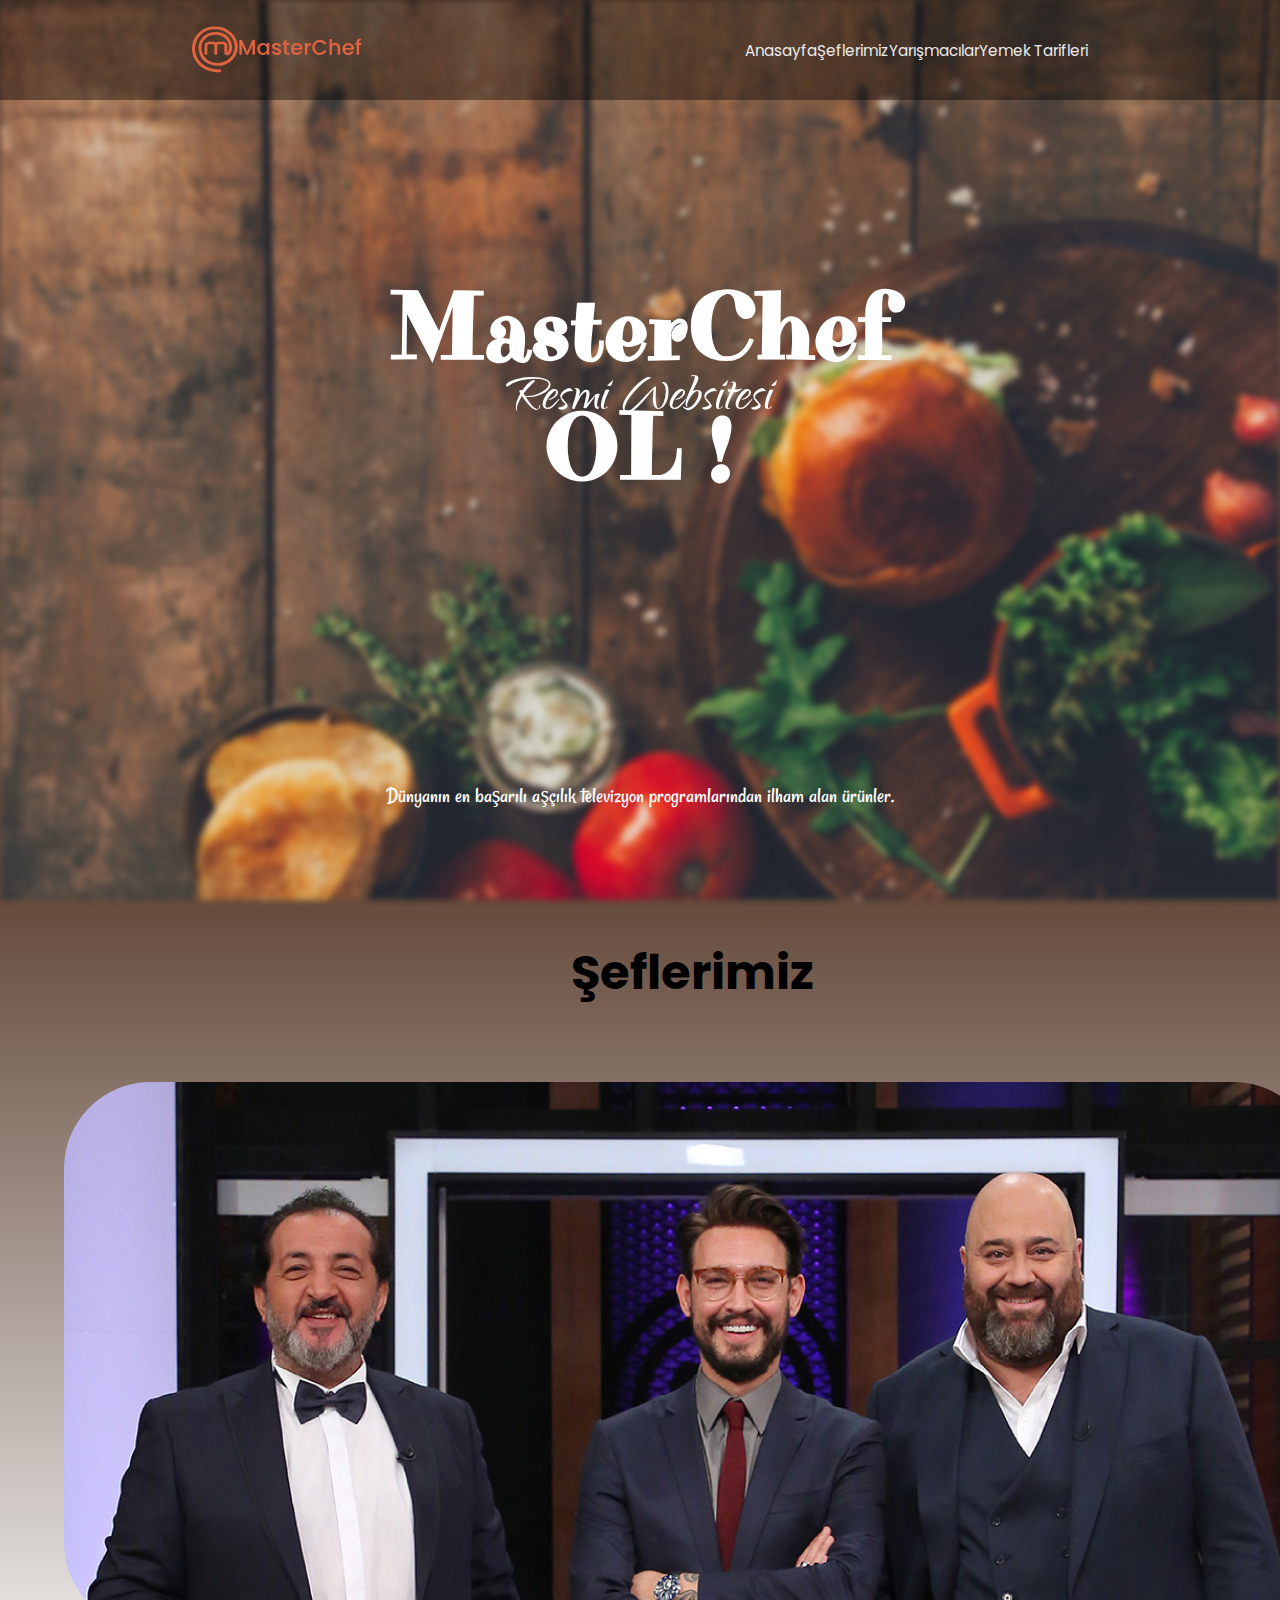
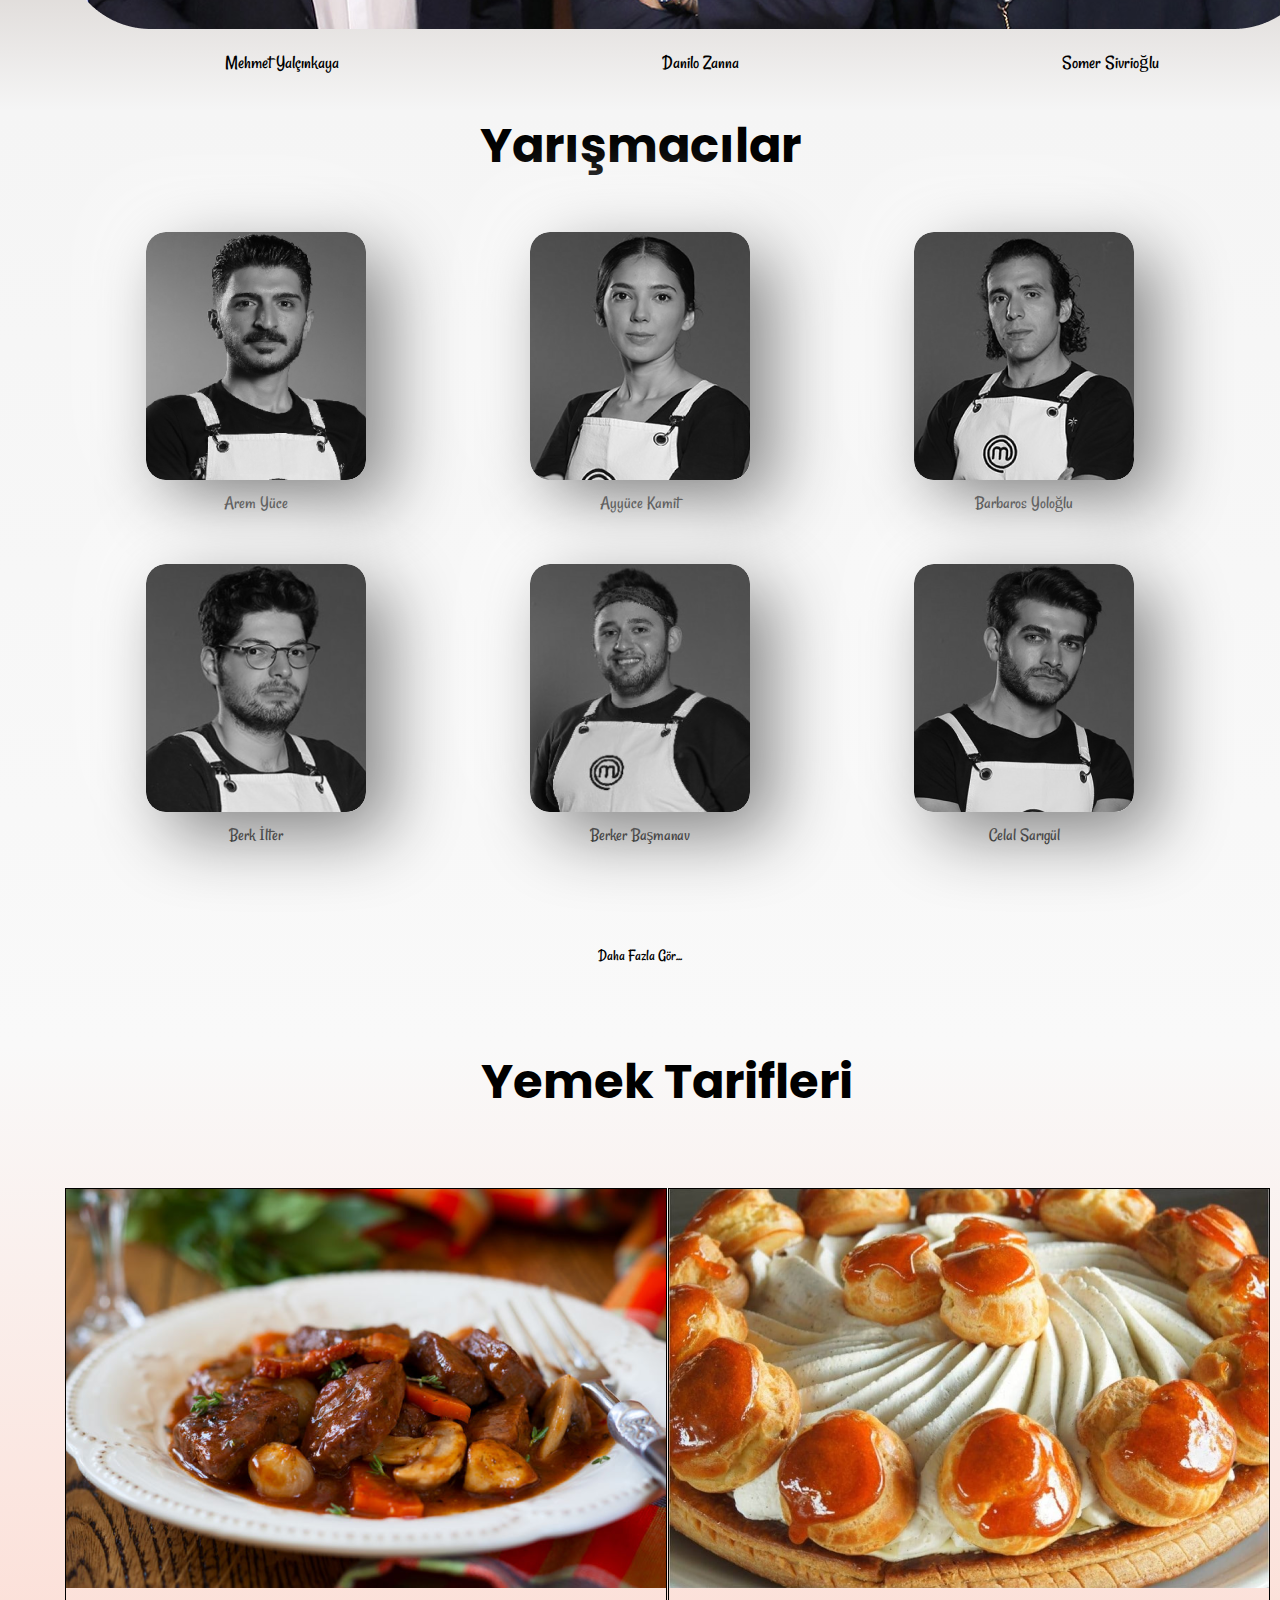
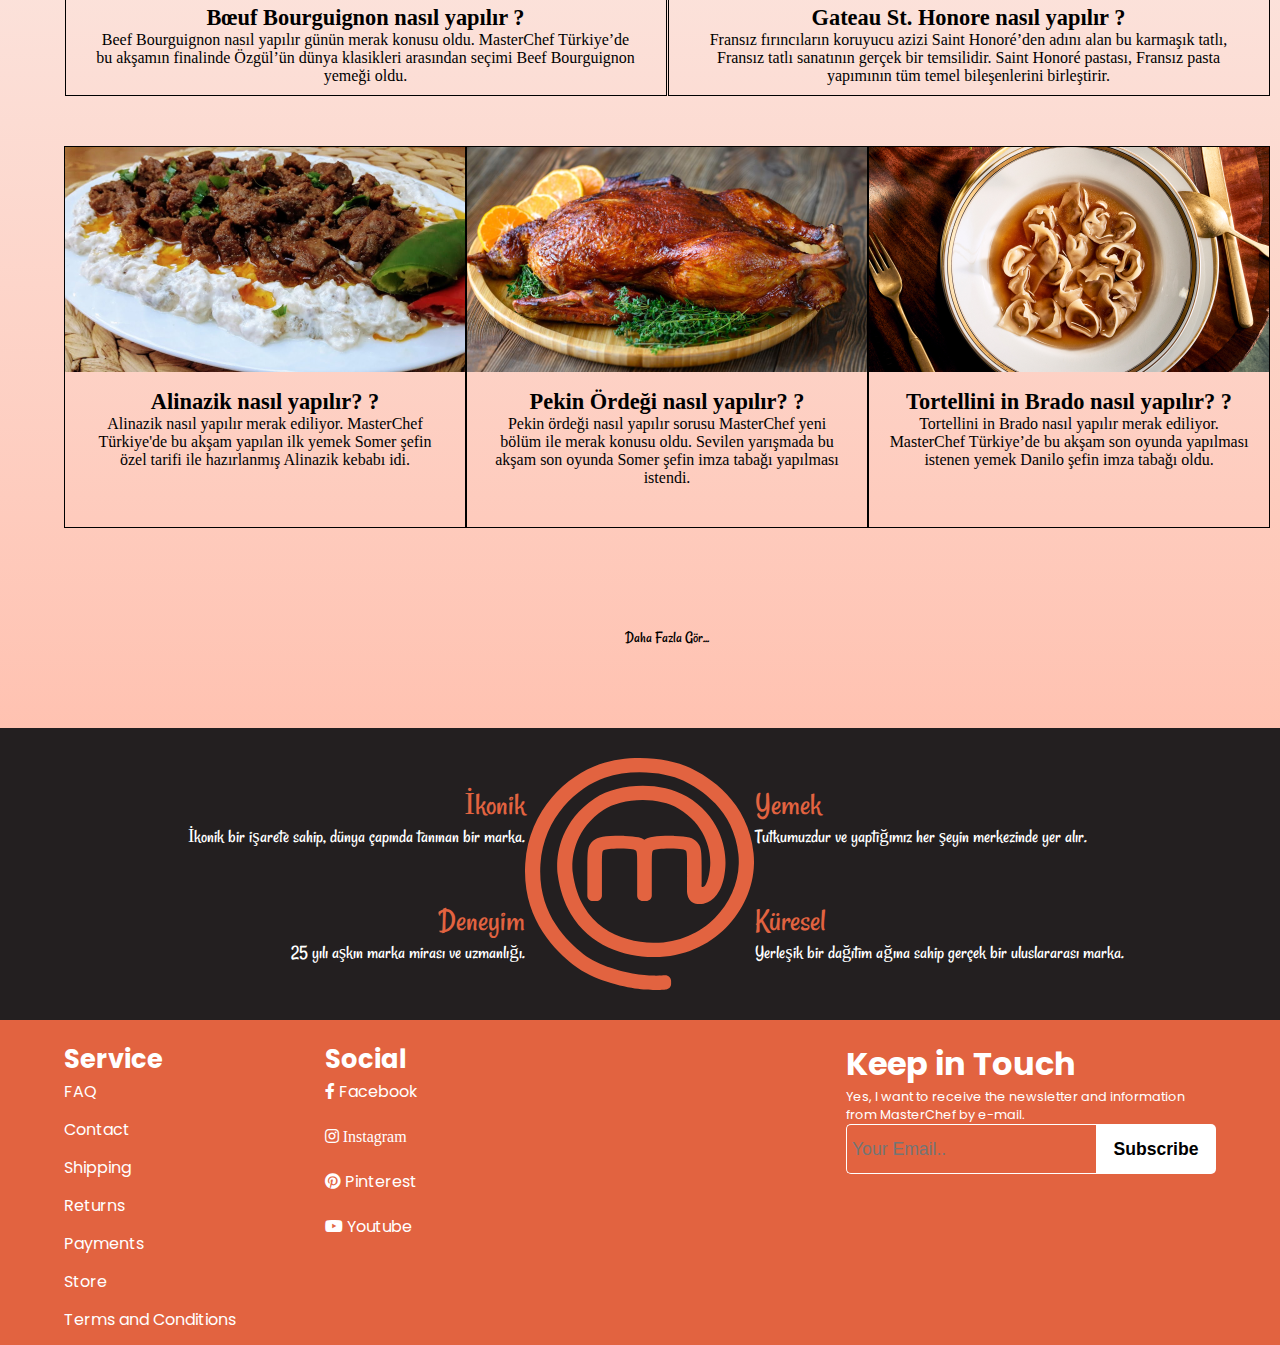
==== commit 56ae5ff8: "anasayfa tamamlandı" ====
--- a/index.html
+++ b/index.html
@@ -14,9 +14,7 @@
     <link rel="preconnect" href="https://fonts.gstatic.com">
     <link href="https://fonts.googleapis.com/css2?family=Qwigley&display=swap" rel="stylesheet">
     <link rel="preconnect" href="https://fonts.gstatic.com">
-    <link
-        href="https://fonts.googleapis.com/css2?family=Poppins:ital,wght@0,100;0,200;0,300;0,400;0,500;0,600;0,700;0,800;0,900;1,100;1,200;1,300;1,400;1,500;1,600;1,700;1,800;1,900&display=swap"
-        rel="stylesheet">
+    <link href="https://fonts.googleapis.com/css2?family=Poppins:ital,wght@0,100;0,200;0,300;0,400;0,500;0,600;0,700;0,800;0,900;1,100;1,200;1,300;1,400;1,500;1,600;1,700;1,800;1,900&display=swap" rel="stylesheet">
 
     <!-- BOOTSTRAP CODE-->
     <link rel="preconnect" href="https://fonts.gstatic.com">
@@ -46,9 +44,9 @@
             </a>
             <ul class="nav-links">
                 <li class="nav-link"><a class="nav-item" href="#">Anasayfa</a></li>
-                <li class="nav-link"><a class="nav-item" href="#">Şeflerimiz</a></li>
-                <li class="nav-link"><a class="nav-item" href="#">Yarışmacılar</a></li>
-                <li class="nav-link"><a class="nav-item" href="#">Yemek Tarifleri</a></li>
+                <li class="nav-link"><a class="nav-item" href="#seflerimiz">Şeflerimiz</a></li>
+                <li class="nav-link"><a class="nav-item" href="#yarismacilar">Yarışmacılar</a></li>
+                <li class="nav-link"><a class="nav-item" href="#yemek_tarifleri">Yemek Tarifleri</a></li>
             </ul>
         </nav>
         <h1 class="main-text">MasterChef OL !</h1>
@@ -56,7 +54,7 @@
         <p class="main-explanation">Dünyanın en başarılı aşçılık televizyon programlarından ilham alan ürünler.</p>
     </header>
     <main>
-        <div class="section-seflerimiz">
+        <div class="section-seflerimiz" id="seflerimiz">
             <h3 class="section-tag">Şeflerimiz</h3>
             <div class="seflerimiz-content">
                 <img class="image-sefler" src="./images/after/3lü 2.png" alt="">
@@ -67,7 +65,7 @@
                 </ul>
             </div>
         </div>
-        <div class="section-yarismacilar">
+        <div class="section-yarismacilar" id="yarismacilar">
             <h3 class="section-tag">Yarışmacılar</h3>
             <div class="yarismacilar-content">
                 <a href="#" class="card">
@@ -97,7 +95,7 @@
             </div>
             <a class="daha-fazla-gor" href="#">Daha Fazla Gör...</a>
         </div>
-        <div class="section-yemek-tarifleri">
+        <div class="section-yemek-tarifleri" id="yemek_tarifleri">
             <h3 class="section-tag">Yemek Tarifleri</h3>
             <div class="yemek-tarifleri-content">
                 <a href="#" class="card-up-l">
@@ -149,7 +147,29 @@
             <a class="daha-fazla-gor" href="#">Daha Fazla Gör...</a>
         </div>
         <div class="section-master">
-            <img src="./images/after/Group 5.png" alt="">
+            <div class="master-left">
+                <div class="master-card">
+                    <p class="master-header">İkonik</p>
+                    <p class="master-ex">İkonik bir işarete sahip, dünya çapında tanınan bir marka.</p>
+                </div>
+                <div class="master-card">
+                    <p class="master-header">Deneyim</p>
+                    <p class="master-ex">25 yılı aşkın marka mirası ve uzmanlığı.</p>
+                </div>
+            </div>
+            <svg class="master-logo" width="229" height="232" viewBox="0 0 229 232" fill="none" xmlns="http://www.w3.org/2000/svg">
+                <path d="M228.562 95.2074C225.979 69.4434 214.818 50.1023 201.96 36.376C189.095 22.6235 174.629 14.3074 164.971 9.688C158.753 6.7208 151.134 4.35359 142.569 2.66138C134.021 0.985911 124.54 0 114.721 0C101.417 0 87.4742 1.79561 74.4711 6.28027C58.2419 11.9139 40.7601 23.1689 26.6434 39.8107C12.5593 56.4372 1.97646 78.5649 0.2606 105.428C0.0866164 108.138 1.14225e-05 110.811 1.14225e-05 113.417C-0.0108142 138.246 7.67461 158.36 17.6009 173.782C27.525 189.229 39.6226 200.069 48.5592 206.958C58.651 214.703 71.0966 220.259 81.343 223.6C106.94 231.95 123.879 232 130.965 232C137.23 232 140.743 231.552 141.066 231.509L141.055 231.432C143.91 231.041 146.096 228.739 146.096 225.943V222.775C146.096 219.704 143.46 217.222 140.211 217.222C139.784 217.222 139.379 217.265 138.98 217.349L138.975 217.326H138.952L138.957 217.353L138.952 217.326C138.669 217.366 135.9 217.68 130.965 217.68C124.78 217.68 106.287 217.255 85.7869 209.871C76.6888 206.59 65.7642 201.755 58.1909 195.877C50.1119 189.653 39.3195 179.934 30.6087 166.365C21.9103 152.786 15.2201 135.452 15.2023 113.416C15.2023 111.098 15.2804 108.719 15.4405 106.293C16.98 82.5034 26.2181 63.316 38.5338 48.7414C50.8333 34.177 66.3395 24.3325 79.7068 19.7284C90.6036 15.9559 102.874 14.3139 114.721 14.3241C123.456 14.3241 131.958 15.2059 139.46 16.6862C146.962 18.1563 153.469 20.2447 158.094 22.4662C166.624 26.5359 179.455 33.96 190.55 45.8441C201.647 57.7639 211.114 73.9834 213.426 96.5567C213.669 98.9661 213.784 101.378 213.784 103.784C213.802 124.443 204.896 144.808 189.864 159.883C174.796 174.958 153.886 184.721 129.462 184.732C129.011 184.732 128.578 184.732 128.145 184.721C111.498 184.494 93.0842 180.368 78.2423 169.8C70.802 164.504 64.1666 157.608 58.8582 148.553C53.556 139.485 49.5799 128.218 47.7062 114.179L47.69 114.093L47.6776 113.988V113.982C47.6367 113.701 47.3459 111.589 47.3459 108.235C47.3389 102.414 48.2243 92.8883 52.567 82.6134C56.9328 72.3399 64.6298 61.3005 78.7696 51.8484C87.3311 46.0415 102.447 41.9871 117.771 42.0403C130.814 42.025 143.941 44.8655 153.708 50.7103C166.671 58.444 174.415 68.1859 179.115 77.9416C183.802 87.6747 185.292 97.4712 185.281 104.578C185.281 105.781 185.24 106.907 185.165 107.953C184.686 114.876 183.477 119.861 182.089 123.379C181.575 124.702 180.824 126.837 179.686 127.957C178.537 129.079 176.994 129.177 176.762 128.839C176.543 128.508 176.496 128.024 176.52 127.61C176.531 127.169 176.63 125.859 176.63 125.859V111.61C176.625 102.435 176.508 96.8283 175.937 92.8293C175.654 90.8436 175.238 89.2104 174.608 87.7832C173.989 86.3706 173.134 85.1939 172.169 84.1752C170.348 82.1066 167.822 80.4799 164.321 79.5537C160.8 78.5976 156.236 78.1309 149.496 77.8797C148.895 77.8564 145.827 77.7493 144.504 77.7493H144.271H144.16C143.173 77.7493 140.717 77.8229 140.111 77.8462C133.603 78.0537 129.072 78.4615 125.545 79.2595C123.072 79.8107 121.06 80.6226 119.405 81.6784C117.807 80.6525 115.866 79.861 113.517 79.3163C110.127 78.5205 105.793 78.1069 99.6438 77.879C99.0429 77.8557 95.97 77.7486 94.6446 77.7486H94.4188H94.3059C93.3177 77.7486 90.8626 77.8222 90.2525 77.8455C83.1439 78.0734 78.3814 78.5299 74.7286 79.4896C71.0935 80.4151 68.5015 82.0622 66.614 84.1709L66.5807 84.2175C65.6722 85.2427 64.8811 86.4223 64.288 87.8327C62.5551 92.1091 62.3525 97.8397 62.3224 111.608V137.633V137.65V137.676C62.3224 140.6 64.8347 142.969 67.9417 142.969H71.3069C74.4084 142.969 76.9192 140.6 76.9262 137.676V137.673V137.632V111.61C76.9262 103.751 76.9316 99.1372 77.1388 96.4176C77.2308 95.061 77.387 94.2026 77.5463 93.695C77.7118 93.1941 77.8131 93.0426 78.0435 92.7696C78.2577 92.5417 78.5353 92.3254 79.1153 92.0647C80.9069 91.2295 85.6176 90.6237 94.8217 90.4941C100.767 90.5946 104.714 90.8443 107.187 91.2994C108.429 91.5201 109.282 91.78 109.836 92.0312C110.395 92.2912 110.661 92.5082 110.897 92.7696L110.987 92.87C111.236 93.1409 111.323 93.2509 111.502 93.7293C111.755 94.4378 111.987 95.9974 112.068 98.8241C112.169 101.641 112.174 105.714 112.169 111.611V137.636C112.169 137.669 112.174 137.696 112.18 137.722C112.212 140.629 114.709 142.972 117.793 142.972H121.157C124.247 142.972 126.75 140.626 126.774 137.722C126.774 137.696 126.787 137.669 126.787 137.636V111.61C126.787 103.751 126.787 99.1372 126.995 96.4176C127.087 95.061 127.248 94.2026 127.41 93.695C127.573 93.1941 127.671 93.0426 127.896 92.7696C128.116 92.5417 128.393 92.3254 128.971 92.0647C130.763 91.2295 135.479 90.6237 144.679 90.4941C150.621 90.5946 154.573 90.8443 157.048 91.2994C158.285 91.5201 159.14 91.78 159.695 92.0312C160.249 92.2912 160.515 92.5082 160.747 92.7696L160.844 92.87C161.092 93.1409 161.181 93.2509 161.359 93.7293C161.613 94.4378 161.843 95.9974 161.924 98.8241C162.03 101.641 162.03 105.714 162.03 111.611V131.519C162.03 131.519 160.781 146.09 174.814 146.117C177.241 146.117 179.944 145.572 182.747 144.272C186.961 142.317 191.17 138.569 194.278 132.831C197.411 127.078 199.596 119.383 200.347 108.902C200.439 107.542 200.498 106.106 200.498 104.582C200.484 95.6676 198.706 84.01 192.972 72.0421C187.263 60.0962 177.461 47.8837 161.838 38.6107C148.811 30.8829 133.056 27.7366 117.777 27.7198C99.7636 27.7803 82.3243 32.0152 69.9831 40.1609C53.3116 51.2586 43.6946 64.8655 38.4503 77.3212C33.1829 89.7936 32.1537 101.11 32.1467 108.238C32.1467 112.474 32.514 115.247 32.6277 115.982C34.7 131.566 39.2135 144.646 45.5473 155.466C55.0352 171.717 68.6283 182.691 83.2824 189.423C97.9511 196.182 113.621 198.842 127.932 199.049C128.462 199.059 128.971 199.059 129.468 199.059C158.308 199.073 183.367 187.372 200.953 169.693C218.563 152.001 228.978 128.309 229 103.788C228.995 100.931 228.852 98.0712 228.562 95.2074Z" fill="#E26340"/>
+                </svg>                
+            <div class="master-right">
+                <div class="master-card">
+                    <p class="master-header">Yemek</p>
+                    <p class="master-ex">Tutkumuzdur ve yaptığımız her şeyin merkezinde yer alır.</p>
+                </div>
+                <div class="master-card">
+                    <p class="master-header">Küresel</p>
+                    <p class="master-ex">Yerleşik bir dağıtım ağına sahip gerçek bir uluslararası marka.</p>
+                </div>
+            </div>
         </div>
         <div class="section-footer">
             <div class="service">
--- a/style/style.css
+++ b/style/style.css
@@ -29,13 +29,14 @@
 }
 
 header {
+  background-color: #654B3C;
   height: 100vh;
   width: 100%;
   z-index: 1;
   position: relative;
 }
 
-nav {
+header nav {
   height: 100px;
   display: -webkit-box;
   display: -ms-flexbox;
@@ -48,7 +49,7 @@
   background-color: rgba(0, 0, 0, 0.4);
 }
 
-.nav-links {
+header .nav-links {
   display: -webkit-box;
   display: -ms-flexbox;
   display: flex;
@@ -59,14 +60,14 @@
           align-items: center;
 }
 
-.nav-links .nav-item {
+header .nav-links .nav-item {
   color: #EBEBEB;
   font-size: .95rem;
   font-weight: 400;
   font-family: 'Poppins', sans-serif;
 }
 
-.main-text {
+header .main-text {
   position: absolute;
   font-size: 6rem;
   top: 30%;
@@ -78,7 +79,7 @@
   font-family: 'Purple Purse', cursive;
 }
 
-.resmi-websitesi {
+header .resmi-websitesi {
   font-family: 'Qwigley', cursive;
   font-size: 4rem;
   color: white;
@@ -89,7 +90,7 @@
           transform: translateX(-50%);
 }
 
-.main-explanation {
+header .main-explanation {
   position: absolute;
   bottom: 10%;
   left: 50%;
@@ -100,7 +101,7 @@
   font-size: 1.4rem;
 }
 
-.background-img {
+header .background-img {
   height: 100%;
   width: 100%;
   position: absolute;
@@ -118,6 +119,8 @@
 }
 
 .section-seflerimiz {
+  background-image: -webkit-gradient(linear, left top, left bottom, from(#654B3C), to(#F5F5F5));
+  background-image: linear-gradient(#654B3C, #F5F5F5);
   height: 90vh;
   display: -ms-grid;
   display: grid;
@@ -176,6 +179,8 @@
   display: grid;
   -ms-grid-columns: 5% 1fr 5%;
       grid-template-columns: 5% 1fr 5%;
+  background-image: -webkit-gradient(linear, left top, left bottom, from(#f5f5f5), to(#f9f9f9));
+  background-image: linear-gradient(#f5f5f5, #f9f9f9);
 }
 
 .section-yarismacilar .yarismacilar-content {
@@ -193,6 +198,7 @@
 }
 
 .section-yarismacilar .yarismacilar-content .card {
+  background-color: transparent;
   border: none;
   -ms-grid-column-align: center;
       justify-self: center;
@@ -204,6 +210,29 @@
   width: 220px;
 }
 
+.section-yarismacilar .yarismacilar-content .card .card-image {
+  border-radius: 20px;
+  background: #F7F7F7;
+  -webkit-box-shadow: 22px 22px 70px #838383, + -22px -22px 70px #ffffff;
+          box-shadow: 22px 22px 70px #838383, + -22px -22px 70px #ffffff;
+  -webkit-transition: .3s ease-in-out;
+  transition: .3s ease-in-out;
+  -webkit-filter: grayscale(100%);
+          filter: grayscale(100%);
+}
+
+.section-yarismacilar .yarismacilar-content .card .card-image:hover {
+  background: #E26340;
+  -webkit-box-shadow: 40px 40px 88px #8c3d28, + -40px -40px 88px #ff8958;
+          box-shadow: 40px 40px 88px #8c3d28, + -40px -40px 88px #ff8958;
+  -webkit-filter: grayscale(0);
+          filter: grayscale(0);
+}
+
 .section-yarismacilar .yarismacilar-content .card .card-name {
   margin-top: 10px;
   text-align: center;
@@ -234,6 +263,8 @@
   display: grid;
   -ms-grid-columns: 5% 1fr 5%;
       grid-template-columns: 5% 1fr 5%;
+  background-image: -webkit-gradient(linear, left top, left bottom, from(#f9f9f9), to(#FFC2B1));
+  background-image: linear-gradient(#f9f9f9, #FFC2B1);
 }
 
 .section-yemek-tarifleri .yemek-tarifleri-content {
@@ -371,9 +402,64 @@
   overflow: hidden;
 }
 
-.section-master img {
-  height: 350px;
+.section-master {
+  height: 100%;
   width: 100%;
+  display: -ms-grid;
+  display: grid;
+  -ms-grid-columns: 5% 2fr 1fr 2fr 5%;
+      grid-template-columns: 5% 2fr 1fr 2fr 5%;
+  color: white;
+  background-color: #231F20;
+  padding: 30px 0px;
+}
+
+.section-master .master-left {
+  -ms-grid-column: 2;
+  -ms-grid-column-span: 1;
+  grid-column: 2/3;
+  text-align: right;
+  display: -webkit-box;
+  display: -ms-flexbox;
+  display: flex;
+  -webkit-box-orient: vertical;
+  -webkit-box-direction: normal;
+      -ms-flex-direction: column;
+          flex-direction: column;
+  -ms-flex-pack: distribute;
+      justify-content: space-around;
+}
+
+.section-master .master-right {
+  text-align: left;
+  display: -webkit-box;
+  display: -ms-flexbox;
+  display: flex;
+  -webkit-box-orient: vertical;
+  -webkit-box-direction: normal;
+      -ms-flex-direction: column;
+          flex-direction: column;
+  -ms-flex-pack: distribute;
+      justify-content: space-around;
+}
+
+.section-master .master-logo {
+  text-align: center;
+  -ms-grid-column-align: center;
+      justify-self: center;
+}
+
+.section-master .master-card {
+  font-family: 'Rancho', cursive;
+}
+
+.section-master .master-card .master-header {
+  font-size: 2rem;
+  color: #E26340;
+}
+
+.section-master .master-card .master-ex {
+  font-size: 1.2rem;
 }
 
 .section-footer {
@@ -482,6 +568,7 @@
 }
 
 .section-footer .subscribe .input-footer {
+  padding-left: 5px;
   border: 1px solid white;
   border-right: none;
   background-color: #E26340;
